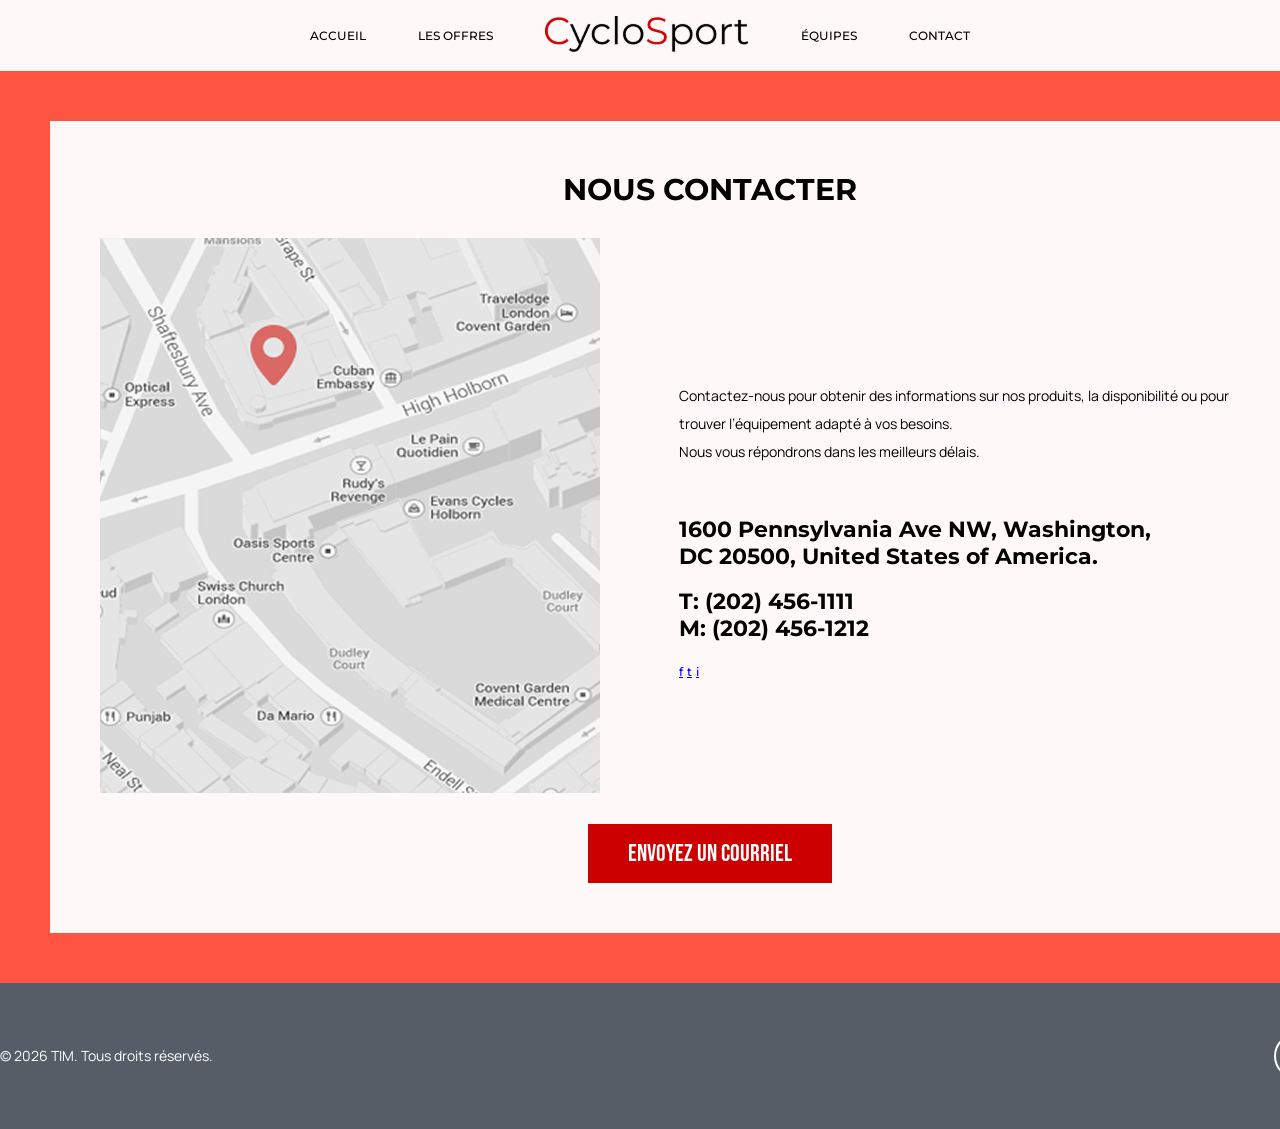
==== fiche-article.html @ f822d0f7 "éléments présents dans toutes les pages" ====
<!DOCTYPE html>
<html lang="fr">
<head>
    <meta charset="UTF-8">
    <meta name="viewport" content="width=device-width, initial-scale=1.0">
    <title>Fiche d'un article</title>

    <link rel="preconnect" href="https://fonts.googleapis.com">
    
    <link rel="preconnect" href="https://fonts.gstatic.com" crossorigin>
    
    <link href="https://fonts.googleapis.com/css2?family=Bebas+Neue&family=Manrope:wght@200..800&family=Montserrat:ital,wght@0,100..900;1,100..900&display=swap" rel="stylesheet">

    <link rel="stylesheet" href="https://fonts.googleapis.com/css2?family=Material+Symbols+Outlined:opsz,wght,FILL,GRAD@20..48,100..700,0..1,-50..200" />

    <!-- CSS -->
    <link rel="stylesheet" href="css/normalize.css">
    <link rel="stylesheet" href="css/styles.css">

</head>
<body>
    <header id="top">
        <nav>
            <ul>
                <li><a href="#">ACCUEIL</a></li>
                <li><a href="#">LES OFFRES</a></li>
                <a href="/index.html"><img src="images/CycloSportversionImg.png" alt="Logo CycloSport"></a>
                <li><a href="#">ÉQUIPES</a></li>
                <li><a href="#">CONTACT</a></li>
            </ul>
        </nav>
    </header>



    <section class="contact" id="contact">
            <div class="wrapper">
                <div class="contenu">
                    <h2>NOUS CONTACTER</h2>
                    <div class="map">
                        <img src="images/map.png" alt="localisation du magasin">
                        <div class="informations">
                            <p>Contactez-nous pour obtenir des informations sur nos produits, la disponibilité ou pour trouver l’équipement adapté à vos besoins.<br>Nous vous répondrons dans les meilleurs délais.</p>
                            <div class="localisation">
                                <h3>1600 Pennsylvania Ave NW, Washington,<br>DC 20500, United States of America.</h3>
                                <br>
                                <h3>T: (202) 456-1111</h3>
                                <h3>M: (202) 456-1212</h3>
                            </div>
                            <div class="reseaux sociaux">
                                <a href="#">f</a>
                                <a href="#">t</a>
                                <a href="#">i</a>
                            </div>
                        </div>
                    </div>
                    <a href="mailto:bryanvarao@gmail.com" class="btn">Envoyez un courriel</a>
                </div>
            </div>
    </section>

    <footer>
        <div class="wrapper">
            <div class="footer">
                <p>© 2026 TIM. Tous droits réservés.</p>
                    <a href="#top" id="button"><span class="icon material-symbols-outlined">north</span></a>
                    
            </div>        
        </div>
    </footer>
</body>
</html>
---- css/styles.css ----
/*------------------------------------------------------------------------------
   Generique
------------------------------------------------------------------------------*/
html {
  box-sizing: border-box;
}

*,
*:before,
*:after {
  box-sizing: inherit;
}

/*------------------------------------------------------------------------------
   Mise en page
------------------------------------------------------------------------------*/
.wrapper{
    width: 1320px;
    margin: 0 auto;
    padding: 50px 0;
}
/*------------------------------------------------------------------------------
   Base
------------------------------------------------------------------------------*/
html{
    scroll-behavior: smooth;
}

body{
    background-color: #FFF8F8;
    text-align: center;
    margin: 0;
    padding: 0;
}
section p:first-of-type{
    max-width: 560px;
    margin: 0 auto;
    padding: 30px 0;
}

.header .wrapper{
    background-color: #B7B7B7;
}

.hero{
    background: url("../images/HERO.png") center / cover no-repeat;
    height: 100vh;
    width: 100vw;
    position: relative;
}

.equipe{
    background-color: #FF5441;
}

.contact{
    background-color: #FF5441;
    padding: 50px;
}

footer{
    background-color: #565D67;
}

h2{
    font: 700 1.875rem "Montserrat", sans-serif;
    margin: 0;
}

h3{
    font: 700 1.375rem "Montserrat", sans-serif;
    margin: 0;
}

h4{
    font: 300 1.875rem "Montserrat", sans-serif;
    margin: 0;
    padding-bottom: 10px;
    
}

a{
    font: 500 0.75rem "Montserrat", sans-serif;
}

p{
    font: 400 0.875rem/28px "Manrope", sans-serif;
    margin: 0;
    padding: 0;
}



/*------------------------------------------------------------------------------
   Elements
------------------------------------------------------------------------------*/
/* Header */
nav{
    max-width: 712px;
    margin: 0 auto;
}
ul{
    display: flex;
    justify-content: space-around;
    align-items: center;
    padding: 0;
}

li{
    list-style: none;
}

li a{
    text-decoration: none;
    color: #000;
}

li a:hover{
    color: #CC0000;
    font-size: 0.875rem;
}

/* Hero */
.hero article{
    padding: 30px;
    background-color: #2C2C2C;
    max-width: 560px;
    color: #fff;
    position: absolute;
    bottom: 60px;
    right: 60px;
    text-align: start;
}

/* Inscription */
.inscription .column{
    display: flex;
    flex-direction: column;
    justify-content: space-between;
    gap: 40px;
}

.inscription .special{
    padding: 10px 30px;
    font-size: 1.125rem;
    max-width: 150px;
    align-self: center;
}

.inscription .column p{
    max-width: 640px;
}

/* Equipe */
.equipe .flex{
    display: flex;
    gap: 115px;
}

.equipe .profil{
    height: 480px;
    display: flex;
    flex-direction: column;
    justify-content: space-between;
}
.equipe .profil img{
    max-height: 360px;
}

.equipe .profil > p{
    padding: 0;
}

/* Produit */
.produits ul{
    max-width: 420px;
    justify-content: space-between;
}
.produits ul a{
 color: #fff;
}

.produits .grid{
    display: grid;
    grid-template-columns: 1fr 1fr 1fr 1fr;
    gap: 20px 70px;
}

.produits .cart{
    display: flex;
    flex-direction: column;
    gap: 12px;
    padding: 10px;

    border: 1px solid #000;
    border-radius: 30px;
}

.produits .cart img{
    background-color: rgba(166, 161, 161, 0.20);
    border-radius: inherit;
}
/* essayer de voir avec la prof comment régler ça car déjà une bordure donc impossible de régler bordure d'avance sur le cart avant hover*/
.produits .cart:hover{
    border-top: 20px solid #000;
    border-right:6px solid #000;
    border-left: 6px solid #000;
    border-bottom: 3px solid #000;
}

.produits .special{
    font-size: 1.125rem;
    padding: 10px 30px;
    align-self: center;
}

/* essayer de voir avec la prof comment régler ça */
.produits .grid :last-child{
    justify-self: center;
}

/* Contact */
.contact .wrapper{
    background-color: #FFF8F8;
    padding: 50px;
}
.contenu{
    display: flex;
    flex-direction: column;
    gap: 30px;
}

.map{
    display: flex;
    gap: 79px;
    align-items: center;
}

.informations{
    display: flex;
    flex-direction: column;
    gap: 20px;
    text-align: start;
}
.map .informations p{
    margin: 0;
}

.contact .btn{
    padding: 15px 40px;
    margin: auto;
    font-size: 1.5rem;
}

/* Footer */
.footer{
    display: flex;
    justify-content: space-between;
    align-items: center;
    color: #fff;
}

#button .icon{
    color: #fff;
    border: 2px solid #fff;
    border-radius: 50%;
    font-size: 2rem;
    padding: 5px;
}
/*------------------------------------------------------------------------------
    Components
------------------------------------------------------------------------------*/
.btn{
    font: 400 0.75rem "Bebas Neue", sans-serif;
    background-color: #CC0000;
    border-color: #EA6060;
    color: #fff;
    padding: 5px 10px;
    text-decoration: none;
}

.btn:hover{
    background-color: #fff;
    border:1px solid #CC0000;
    color: #CC0000;
}
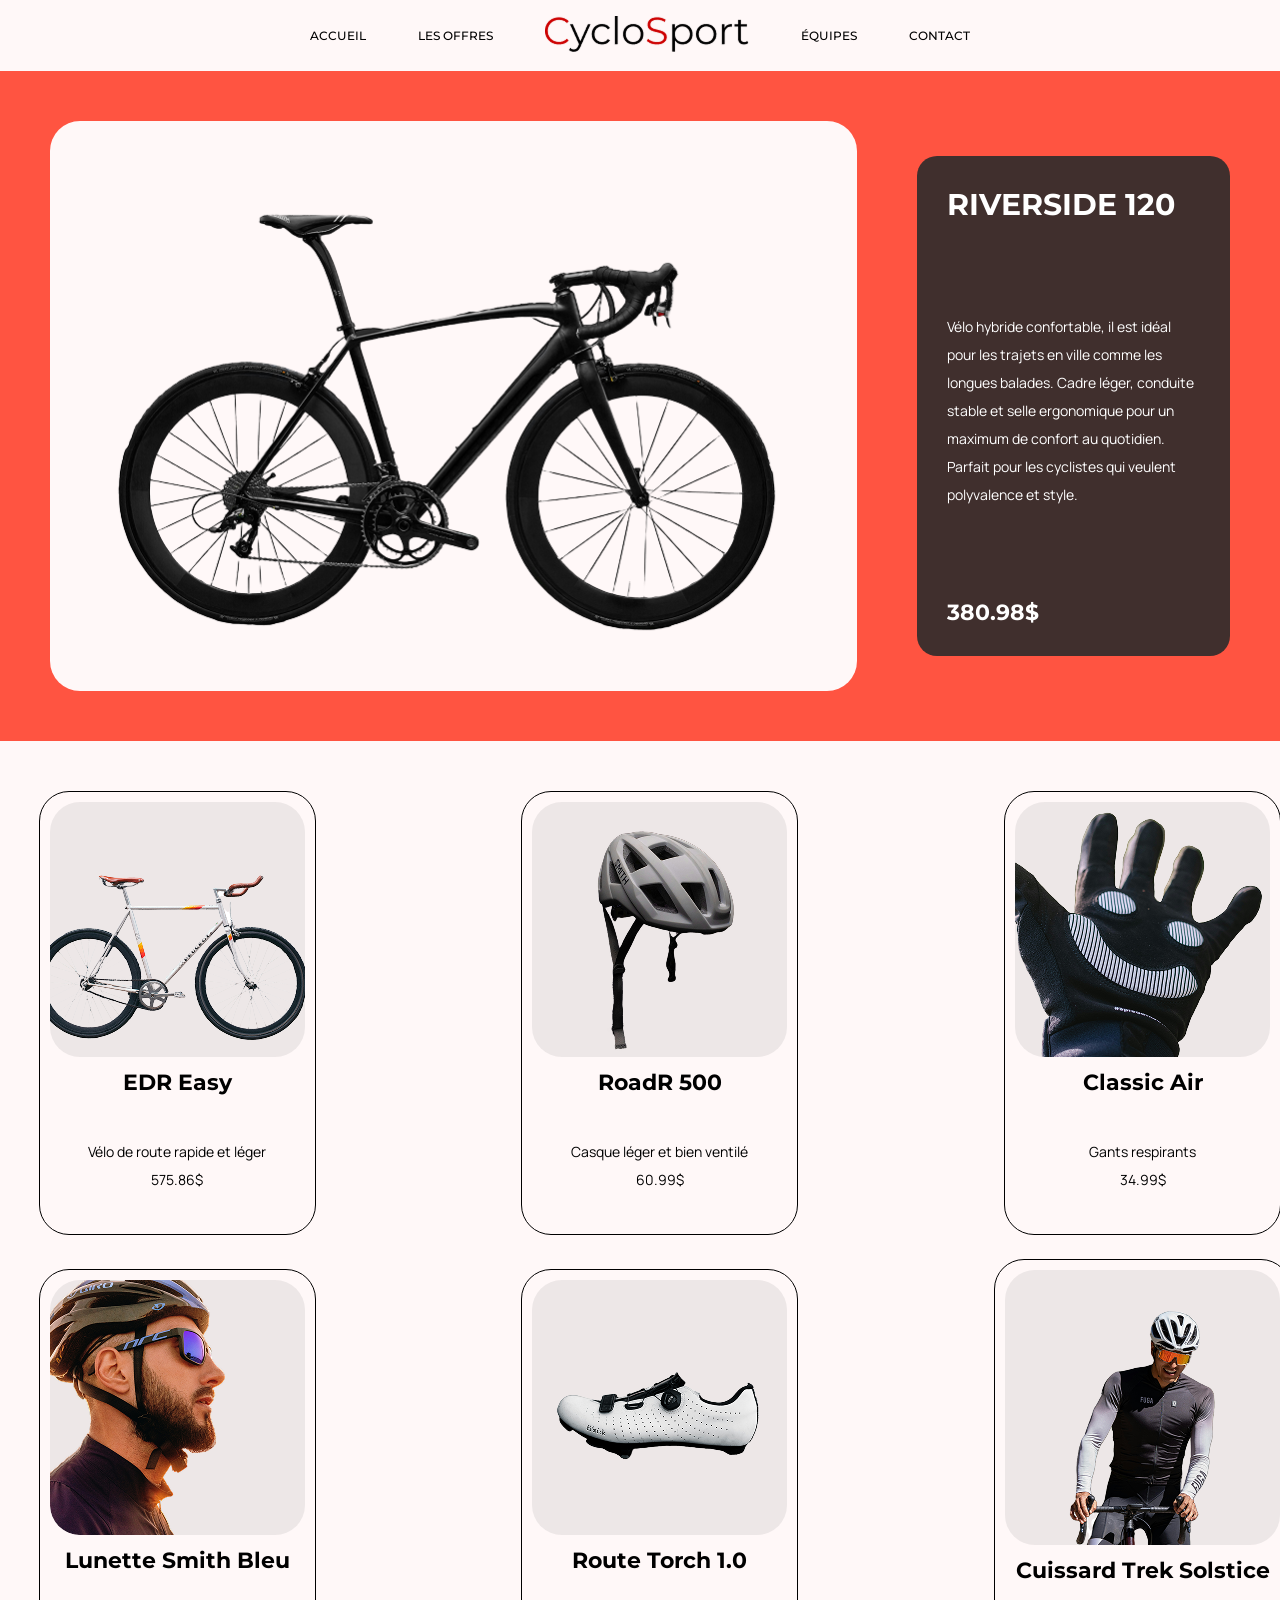
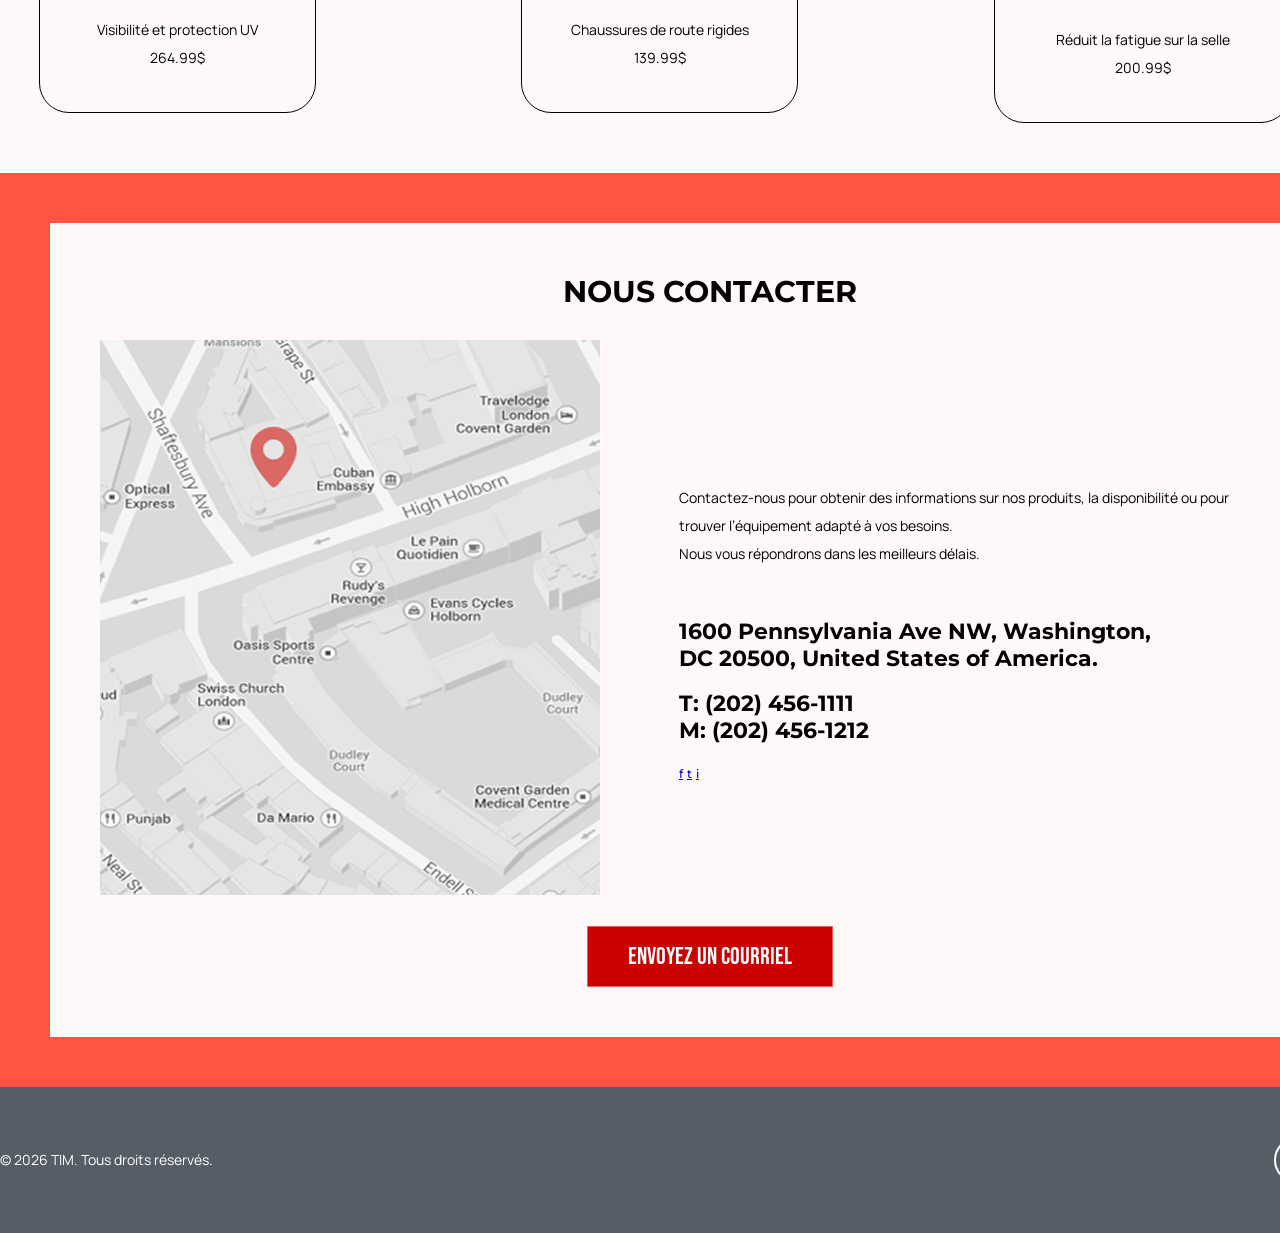
==== commit e84e021b: "finitions des 2 autres page html" ====
--- a/fiche-article.html
+++ b/fiche-article.html
@@ -31,6 +31,60 @@
         </nav>
     </header>
 
+    <section class="vedette">
+        <div class=".wrapper">
+            <div  class="produit">
+                <img src="images/PRoduitVelo.png" alt="image du velo Riverside120">
+                <div class="affichage">
+                    <h2>Riverside 120</h2>
+                    <p>Vélo hybride confortable, il est idéal pour les trajets en ville comme les longues balades. Cadre léger, conduite stable et selle ergonomique pour un maximum de confort au quotidien. Parfait pour les cyclistes qui veulent polyvalence et style.</p>
+                    <h3>380.98$</h3>
+                </div>
+            </div>
+        </div>
+    </section>
+
+    <section class="fiche">
+        <div class="wrapper">
+            <div class="grid">
+                <div class="cart">
+                    <img src="images/EDREasy.png" alt="image du velo EDREasy">
+                    <h3>EDR Easy</h3>
+                    <p>Vélo de route rapide et léger<br>575.86$</p>
+                </div>
+
+                <div class="cart">
+                    <img src="images/RoadR500.png" alt="image du casque RoadR500">
+                    <h3>RoadR 500</h3>
+                    <p>Casque léger et bien ventilé<br>60.99$</p>
+                </div>
+
+                <div class="cart">
+                    <img src="images/ClassicAir.png" alt="image du paire de gants ClassicAir">
+                    <h3>Classic Air</h3>
+                    <p>Gants respirants<br>34.99$</p>
+                </div>
+
+                <div class="cart">
+                    <img src="images/LunetteSmithBleu.png" alt="image du paire de lunette Smith bleu">
+                    <h3>Lunette Smith Bleu</h3>
+                    <p>Visibilité et protection UV<br>264.99$</p>
+                </div>
+
+                <div class="cart">
+                    <img src="images/RouteTorch1.0.png" alt="image du soulier RouteTorch1.0">
+                    <h3>Route Torch 1.0</h3>
+                    <p>Chaussures de route rigides<br>139.99$</p>
+                </div>
+
+                <div class="cart">
+                    <img src="images/CuissardTrekSolstice.png" alt="image du Cuissard Trek Solstice">
+                    <h3>Cuissard Trek Solstice</h3>
+                    <p> Réduit la fatigue sur la selle<br>200.99$</p>
+                </div>
+            </div>
+        </div>
+    </section>
 
 
     <section class="contact" id="contact">
--- a/css/styles.css
+++ b/css/styles.css
@@ -65,6 +65,7 @@
 h2{
     font: 700 1.875rem "Montserrat", sans-serif;
     margin: 0;
+    text-transform: uppercase;
 }
 
 h3{
@@ -89,11 +90,10 @@
     padding: 0;
 }
 
-
-
 /*------------------------------------------------------------------------------
    Elements
 ------------------------------------------------------------------------------*/
+
 /* Header */
 nav{
     max-width: 712px;
@@ -111,14 +111,76 @@
 }
 
 li a{
+    display: inline-block;
     text-decoration: none;
     color: #000;
+    transition: 0.2 ease;
 }
 
 li a:hover{
     color: #CC0000;
-    font-size: 0.875rem;
-}
+    transform: scale(1.1);
+}
+
+/* Contact */
+.contact .wrapper{
+    background-color: #FFF8F8;
+    padding: 50px;
+}
+.contenu{
+    display: flex;
+    flex-direction: column;
+    gap: 30px;
+}
+
+.map{
+    display: flex;
+    gap: 79px;
+    align-items: center;
+}
+
+.informations{
+    display: flex;
+    flex-direction: column;
+    gap: 20px;
+    text-align: start;
+}
+.map .informations p{
+    margin: 0;
+}
+
+.contact .btn{
+    padding: 15px 40px;
+    margin: auto;
+    font-size: 1.5rem;
+}
+
+/* Footer */
+.footer{
+    display: flex;
+    justify-content: space-between;
+    align-items: center;
+    color: #fff;
+}
+
+#button .icon{
+    color: #fff;
+    border: 2px solid #fff;
+    border-radius: 50%;
+    font-size: 2rem;
+    padding: 5px;
+    /* Trouver sur internet */
+    transition: 0.2 ease;
+}
+
+
+#button .icon:hover{
+    /* Trouver sur internet */
+    transform: scale(1.1);
+}
+
+
+/* Page d'acceuil */
 
 /* Hero */
 .hero article{
@@ -186,26 +248,28 @@
     gap: 20px 70px;
 }
 
-.produits .cart{
+.cart{
     display: flex;
     flex-direction: column;
     gap: 12px;
     padding: 10px;
-
     border: 1px solid #000;
     border-radius: 30px;
-}
-
-.produits .cart img{
+    margin: auto;
+}
+
+.cart img{
     background-color: rgba(166, 161, 161, 0.20);
     border-radius: inherit;
 }
 /* essayer de voir avec la prof comment régler ça car déjà une bordure donc impossible de régler bordure d'avance sur le cart avant hover*/
-.produits .cart:hover{
+.cart:hover{
     border-top: 20px solid #000;
     border-right:6px solid #000;
     border-left: 6px solid #000;
     border-bottom: 3px solid #000;
+    cursor: pointer;
+    margin: auto;
 }
 
 .produits .special{
@@ -219,53 +283,77 @@
     justify-self: center;
 }
 
-/* Contact */
-.contact .wrapper{
+
+/* Page d'article */
+
+.vedette{
+    background-color: #FF5441;
+}
+
+.produit{
+    display: flex;
+    gap: 60px;
+    justify-content: center;
+    align-items: center;
+    padding: 50px;
+}
+
+.produit img{
+    height: 570px;
     background-color: #FFF8F8;
-    padding: 50px;
-}
-.contenu{
-    display: flex;
-    flex-direction: column;
-    gap: 30px;
-}
-
-.map{
-    display: flex;
-    gap: 79px;
-    align-items: center;
-}
-
-.informations{
-    display: flex;
-    flex-direction: column;
+    border-radius: 30px;
+}
+
+.affichage{
+    display: flex;
+    flex-direction: column;
+    gap: 60px;
+    justify-content: space-between;
+    align-items: baseline;
+    text-align: start;
+    background: rgba(44, 44, 44, 0.90);
+    border-radius: 20px;
+    padding: 30px;
+    color: #fff;
+}
+
+.fiche .grid{
+    display: grid;
+    grid-template-columns: 1fr 1fr 1fr;
+    gap: 24px 128px;
+}
+
+
+/* Page produit*/
+
+/* Hero*/
+.vedette .liste{
+    display: flex;
+    flex-direction: column;
+    gap: 60px;
+    align-items: baseline;
+    justify-content: space-between;
+    padding: 0;
+}
+
+.vedette .liste img{
+    height: 100vh;
+}
+
+.details{
+    background-color: #D9D9D9;
+}
+
+.details .renseignements{
+    display: flex;
+    flex-direction: column;
+    align-items: baseline;
     gap: 20px;
     text-align: start;
 }
-.map .informations p{
-    margin: 0;
-}
-
-.contact .btn{
-    padding: 15px 40px;
-    margin: auto;
-    font-size: 1.5rem;
-}
-
-/* Footer */
-.footer{
-    display: flex;
-    justify-content: space-between;
-    align-items: center;
-    color: #fff;
-}
-
-#button .icon{
-    color: #fff;
-    border: 2px solid #fff;
-    border-radius: 50%;
-    font-size: 2rem;
-    padding: 5px;
+
+.details .renseignements .precision p{
+    
 }
 /*------------------------------------------------------------------------------
     Components
@@ -273,7 +361,7 @@
 .btn{
     font: 400 0.75rem "Bebas Neue", sans-serif;
     background-color: #CC0000;
-    border-color: #EA6060;
+    border: 1px solid #EA6060;
     color: #fff;
     padding: 5px 10px;
     text-decoration: none;
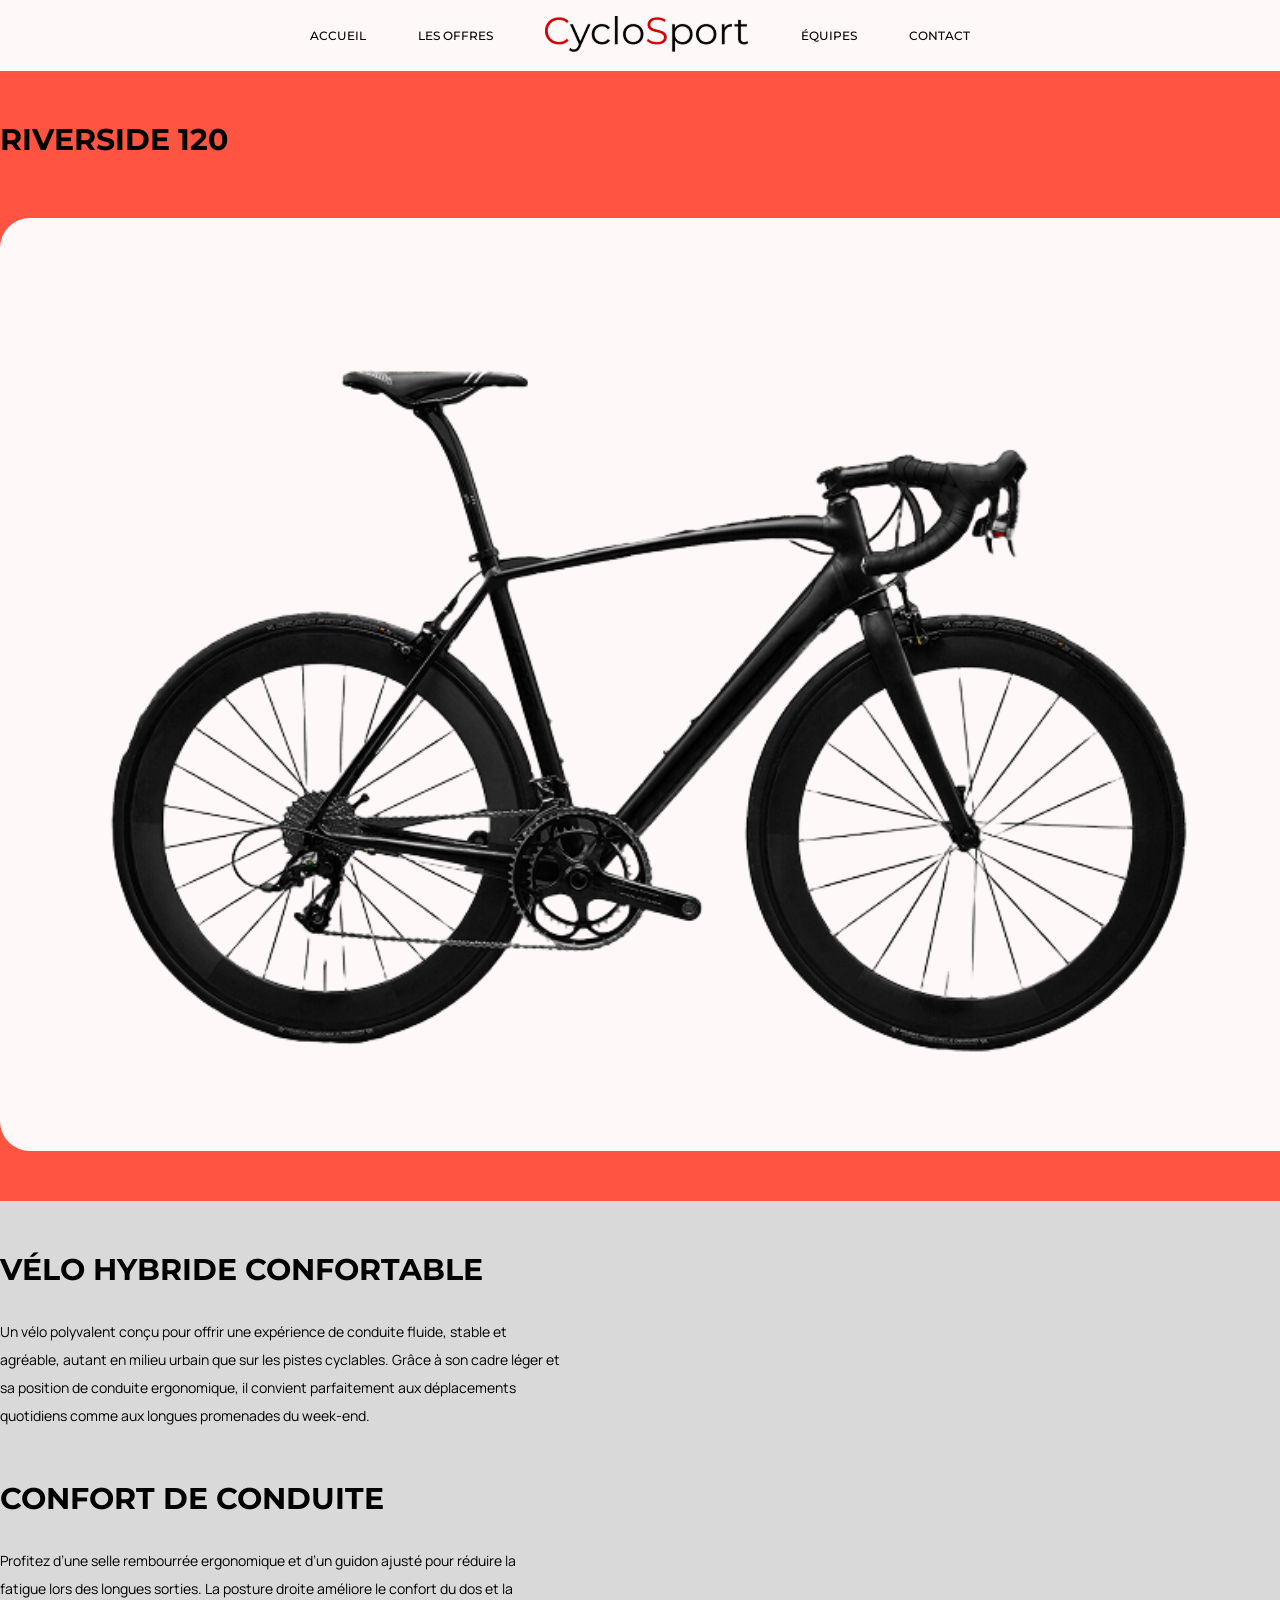
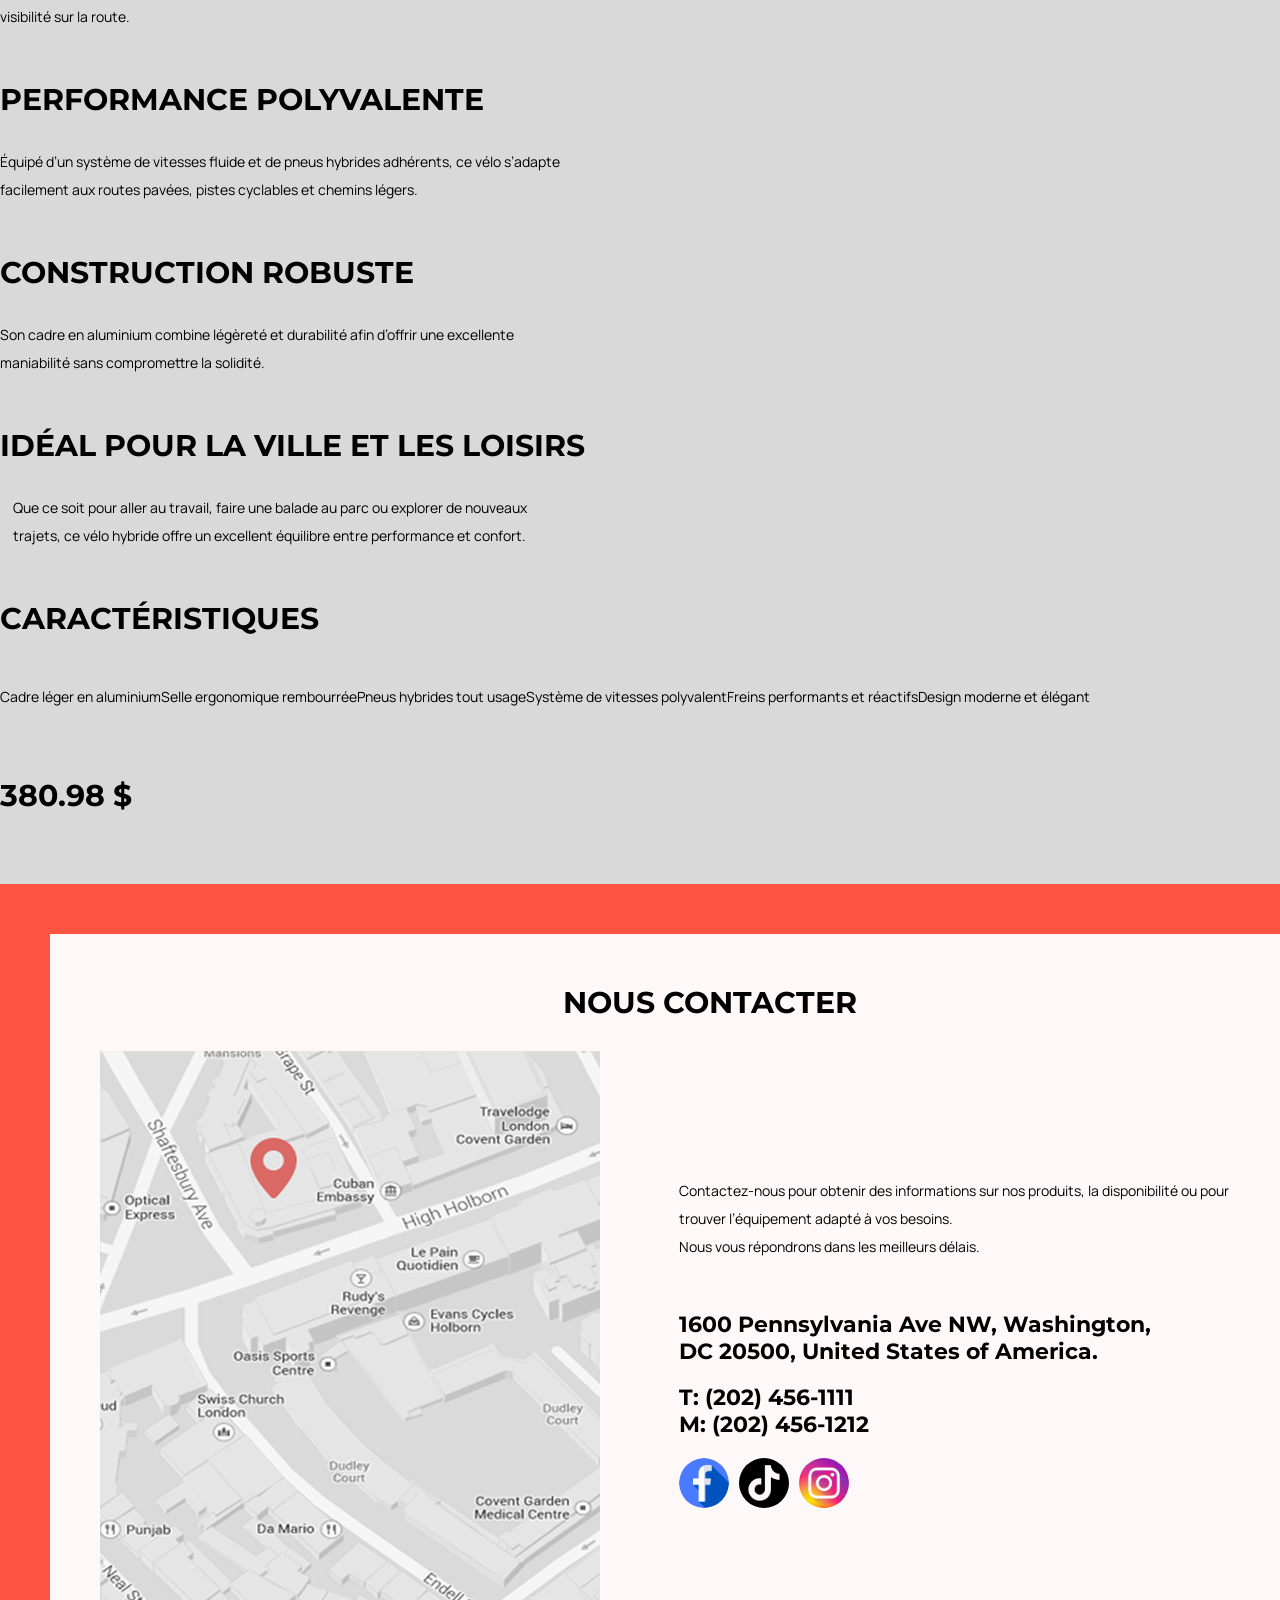
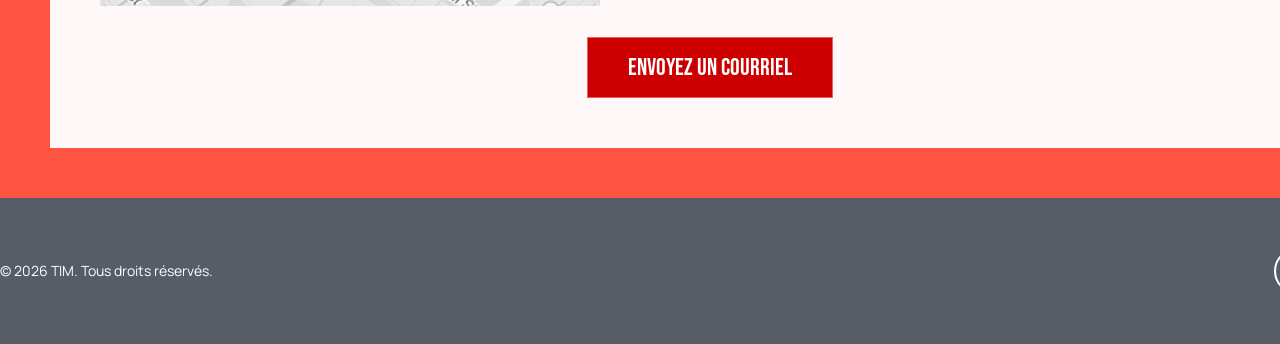
==== commit 7eb15801: "java presque finis" ====
--- a/fiche-article.html
+++ b/fiche-article.html
@@ -3,7 +3,7 @@
 <head>
     <meta charset="UTF-8">
     <meta name="viewport" content="width=device-width, initial-scale=1.0">
-    <title>Fiche d'un article</title>
+    <title>Page des produits</title>
 
     <link rel="preconnect" href="https://fonts.googleapis.com">
     
@@ -18,75 +18,74 @@
     <link rel="stylesheet" href="css/styles.css">
 
 </head>
-<body>
+<body class="affiche">
     <header id="top">
         <nav>
             <ul>
-                <li><a href="#">ACCUEIL</a></li>
-                <li><a href="#">LES OFFRES</a></li>
+                <li><a href="/index.html">ACCUEIL</a></li>
+                <li><a href="/liste-articles.html">LES OFFRES</a></li>
                 <a href="/index.html"><img src="images/CycloSportversionImg.png" alt="Logo CycloSport"></a>
-                <li><a href="#">ÉQUIPES</a></li>
-                <li><a href="#">CONTACT</a></li>
+                <li><a href="/index.html#equipe">ÉQUIPES</a></li>
+                <li><a href="/index.html#contact">CONTACT</a></li>
             </ul>
         </nav>
     </header>
 
     <section class="vedette">
-        <div class=".wrapper">
-            <div  class="produit">
-                <img src="images/PRoduitVelo.png" alt="image du velo Riverside120">
-                <div class="affichage">
-                    <h2>Riverside 120</h2>
-                    <p>Vélo hybride confortable, il est idéal pour les trajets en ville comme les longues balades. Cadre léger, conduite stable et selle ergonomique pour un maximum de confort au quotidien. Parfait pour les cyclistes qui veulent polyvalence et style.</p>
-                    <h3>380.98$</h3>
-                </div>
+        <div class="wrapper">
+            <div class="liste produit">
+                <h2>Riverside 120</h2>
+                <a href=""><img src="images/PRoduitVelo.png" alt="image du velo Riverside120"></a>
             </div>
         </div>
     </section>
 
-    <section class="fiche">
+    <section class="details">
         <div class="wrapper">
-            <div class="grid">
-                <div class="cart">
-                    <img src="images/EDREasy.png" alt="image du velo EDREasy">
-                    <h3>EDR Easy</h3>
-                    <p>Vélo de route rapide et léger<br>575.86$</p>
+            <div class="renseignements">
+                <div class="precision">
+                    <h2>Vélo hybride confortable</h2>
+                    <p>Un vélo polyvalent conçu pour offrir une expérience de conduite fluide, stable et agréable, autant en milieu urbain que sur les pistes cyclables. Grâce à son cadre léger et sa position de conduite ergonomique, il convient parfaitement aux déplacements quotidiens comme aux longues promenades du week-end.</p>
                 </div>
 
-                <div class="cart">
-                    <img src="images/RoadR500.png" alt="image du casque RoadR500">
-                    <h3>RoadR 500</h3>
-                    <p>Casque léger et bien ventilé<br>60.99$</p>
+                <div class="precision">
+                    <h2>Confort de conduite</h2>
+                    <p>Profitez d’une selle rembourrée ergonomique et d’un guidon ajusté pour réduire la fatigue lors des longues sorties. La posture droite améliore le confort du dos et la visibilité sur la route.</p>
                 </div>
 
-                <div class="cart">
-                    <img src="images/ClassicAir.png" alt="image du paire de gants ClassicAir">
-                    <h3>Classic Air</h3>
-                    <p>Gants respirants<br>34.99$</p>
+                <div class="precision">
+                    <h2>Performance polyvalente</h2>
+                    <p>Équipé d’un système de vitesses fluide et de pneus hybrides adhérents, ce vélo s’adapte facilement aux routes pavées, pistes cyclables et chemins légers.</p>
                 </div>
 
-                <div class="cart">
-                    <img src="images/LunetteSmithBleu.png" alt="image du paire de lunette Smith bleu">
-                    <h3>Lunette Smith Bleu</h3>
-                    <p>Visibilité et protection UV<br>264.99$</p>
+                <div class="precision">
+                    <h2>Construction robuste</h2>
+                    <p>Son cadre en aluminium combine légèreté et durabilité afin d’offrir une excellente maniabilité sans compromettre la solidité.</p>
                 </div>
 
-                <div class="cart">
-                    <img src="images/RouteTorch1.0.png" alt="image du soulier RouteTorch1.0">
-                    <h3>Route Torch 1.0</h3>
-                    <p>Chaussures de route rigides<br>139.99$</p>
+                <div class="precision">
+                    <h2>Idéal pour la ville et les loisirs</h2>
+                    <p>Que ce soit pour aller au travail, faire une balade au parc ou explorer de nouveaux trajets, ce vélo hybride offre un excellent équilibre entre performance et confort.</p>
                 </div>
 
-                <div class="cart">
-                    <img src="images/CuissardTrekSolstice.png" alt="image du Cuissard Trek Solstice">
-                    <h3>Cuissard Trek Solstice</h3>
-                    <p> Réduit la fatigue sur la selle<br>200.99$</p>
+                <div class="points">
+                    <h2>Caractéristiques</h2>
+                    <ul>
+                        <li><p> Cadre léger en aluminium</p></li>
+                        <li><p> Selle ergonomique rembourrée</p></li>
+                        <li><p> Pneus hybrides tout usage</p></li>
+                        <li><p> Système de vitesses polyvalent</p></li>
+                        <li><p> Freins performants et réactifs</p></li>
+                        <li><p> Design moderne et élégant</p></li>
+                    </ul>
                 </div>
-            </div>
+                <h2>380.98 $</h2>
+                <div class="lien">
+                    <a href="https://www.giant-bicycles.com/fr-ca" target="_blank"></a>
+                </div>
+            </div> 
         </div>
     </section>
-
-
     <section class="contact" id="contact">
             <div class="wrapper">
                 <div class="contenu">
@@ -102,9 +101,9 @@
                                 <h3>M: (202) 456-1212</h3>
                             </div>
                             <div class="reseaux sociaux">
-                                <a href="#">f</a>
-                                <a href="#">t</a>
-                                <a href="#">i</a>
+                                <a href="https://www.facebook.com/marketplace/montreal/bicycles/?locale=fr_CA" target="_blank"><img src="images/Facebook.png" alt="Lien vers notre Facebook"></a>
+                                <a href="https://www.instagram.com/primeauvelo/" target="_blank"><img src="images/Tiktok.png" alt="Lien vers notre Tiktok"></a>
+                                <a href="https://www.tiktok.com/@vente.velo" target="_blank"><img src="images/Instagram.png" alt="Lien vers notre Instagram"></a>
                             </div>
                         </div>
                     </div>
@@ -112,7 +111,7 @@
                 </div>
             </div>
     </section>
-
+    
     <footer>
         <div class="wrapper">
             <div class="footer">
--- a/css/styles.css
+++ b/css/styles.css
@@ -45,7 +45,7 @@
 .hero{
     background: url("../images/HERO.png") center / cover no-repeat;
     height: 100vh;
-    width: 100vw;
+    width: 100%;
     position: relative;
 }
 
@@ -93,6 +93,7 @@
 /*------------------------------------------------------------------------------
    Elements
 ------------------------------------------------------------------------------*/
+/* Présent dans toutes les pages */
 
 /* Header */
 nav{
@@ -122,6 +123,8 @@
     transform: scale(1.1);
 }
 
+
+
 /* Contact */
 .contact .wrapper{
     background-color: #FFF8F8;
@@ -153,6 +156,21 @@
     padding: 15px 40px;
     margin: auto;
     font-size: 1.5rem;
+    border: 1px solid #EA6060;
+}
+
+
+
+/* Réseaux sociaux*/
+.reseaux{
+    display: flex;
+    gap: 10px;
+    max-width: 170px;
+}
+
+.reseaux a img{
+    width: 100%;
+    border-radius: 50%;
 }
 
 /* Footer */
@@ -180,7 +198,9 @@
 }
 
 
-/* Page d'acceuil */
+
+
+/* Page index.html */
 
 /* Hero */
 .hero article{
@@ -194,6 +214,8 @@
     text-align: start;
 }
 
+
+
 /* Inscription */
 .inscription .column{
     display: flex;
@@ -213,6 +235,8 @@
     max-width: 640px;
 }
 
+
+
 /* Equipe */
 .equipe .flex{
     display: flex;
@@ -232,6 +256,8 @@
 .equipe .profil > p{
     padding: 0;
 }
+
+
 
 /* Produit */
 .produits ul{
@@ -248,6 +274,10 @@
     gap: 20px 70px;
 }
 
+.grid a{
+    text-decoration: none;
+    color: #000;
+}
 .cart{
     display: flex;
     flex-direction: column;
@@ -255,7 +285,6 @@
     padding: 10px;
     border: 1px solid #000;
     border-radius: 30px;
-    margin: auto;
 }
 
 .cart img{
@@ -269,22 +298,26 @@
     border-left: 6px solid #000;
     border-bottom: 3px solid #000;
     cursor: pointer;
-    margin: auto;
-}
-
-.produits .special{
+}
+
+.produits .grid .special{
     font-size: 1.125rem;
     padding: 10px 30px;
-    align-self: center;
+    justify-self: center;
+    color: #fff;
+}
+
+.produits .grid .special:hover{
+    color: #CC0000;
 }
 
 /* essayer de voir avec la prof comment régler ça */
-.produits .grid :last-child{
-    justify-self: center;
-}
-
-
-/* Page d'article */
+
+
+
+
+
+/* Page liste-article.html */
 
 .vedette{
     background-color: #FF5441;
@@ -293,13 +326,17 @@
 .produit{
     display: flex;
     gap: 60px;
+    justify-content: space-between;
+    align-items: center;
+    width: 100%;
+}
+
+.produit a{
+    display: flex;
     justify-content: center;
     align-items: center;
-    padding: 50px;
-}
-
-.produit img{
     height: 570px;
+    width: 800px;
     background-color: #FFF8F8;
     border-radius: 30px;
 }
@@ -324,7 +361,9 @@
 }
 
 
-/* Page produit*/
+
+
+/* Page fiche-articles.html*/
 
 /* Hero*/
 .vedette .liste{
@@ -336,8 +375,13 @@
     padding: 0;
 }
 
-.vedette .liste img{
-    height: 100vh;
+.vedette img{
+    width: 100%;
+}
+
+.vedette .liste a{
+    width: 100%;
+    height: 100%;
 }
 
 .details{
@@ -352,7 +396,18 @@
     text-align: start;
 }
 
-.details .renseignements .precision p{
+.details .renseignements .precision:first-of-type p{
+    width: 100%;
+}
+
+
+/* modal conteneur*/
+.personne{
+    display: flex;
+    flex-direction: column;
+    align-items: center;
+    padding: 30px;
+    border-radius: 30px;
     
 }
 /*------------------------------------------------------------------------------
@@ -361,7 +416,7 @@
 .btn{
     font: 400 0.75rem "Bebas Neue", sans-serif;
     background-color: #CC0000;
-    border: 1px solid #EA6060;
+    border: 1px solid transparent;
     color: #fff;
     padding: 5px 10px;
     text-decoration: none;
@@ -372,3 +427,30 @@
     border:1px solid #CC0000;
     color: #CC0000;
 }
+
+
+.modal{
+    position: fixed;
+    top: 0;
+    left: 0;
+
+    width: 100%;
+    height: 100vh;
+
+    padding: 50px;
+
+    z-index: 999;
+    background-color: rgba(0, 0, 0, 0.8);
+
+    display:none;
+    justify-content: center;
+    align-items: center;
+}
+
+.modal .ajout{
+    max-width: 80%;
+}
+
+.modal.visible{
+    display: flex;
+}
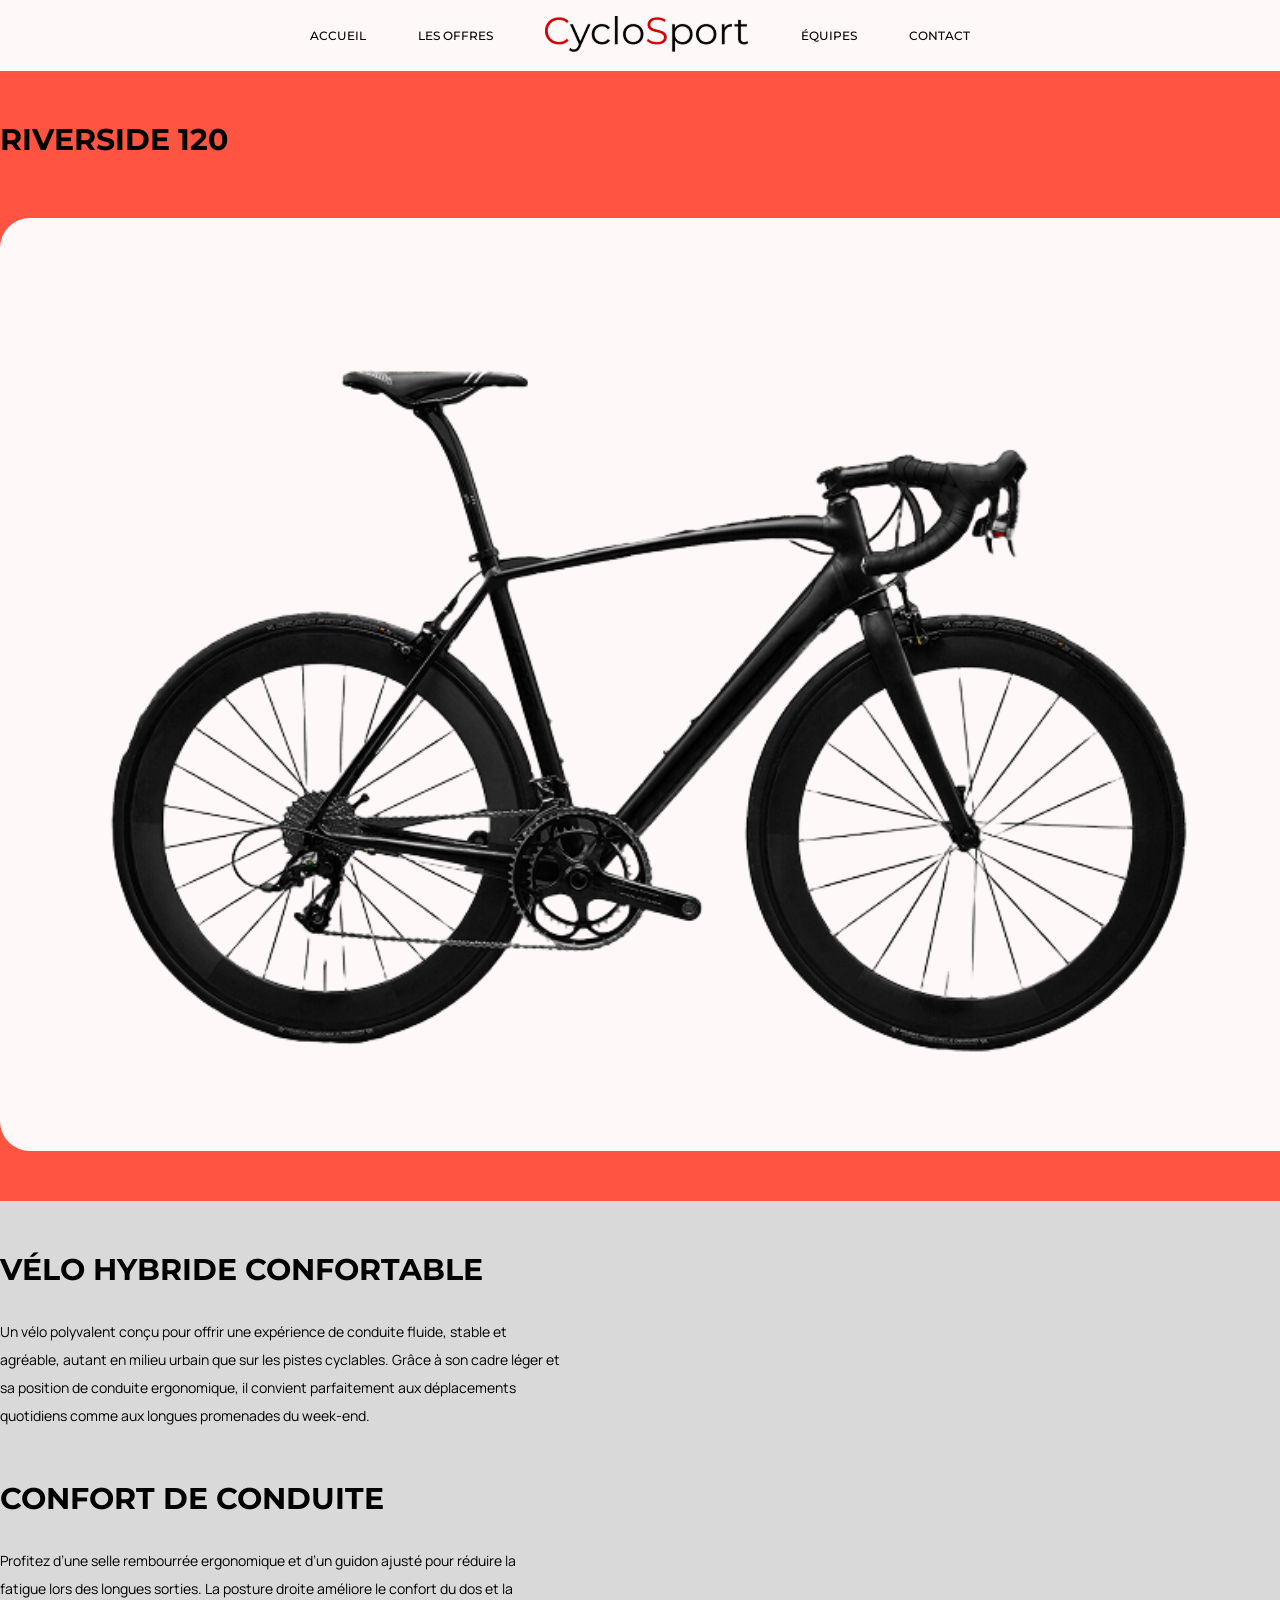
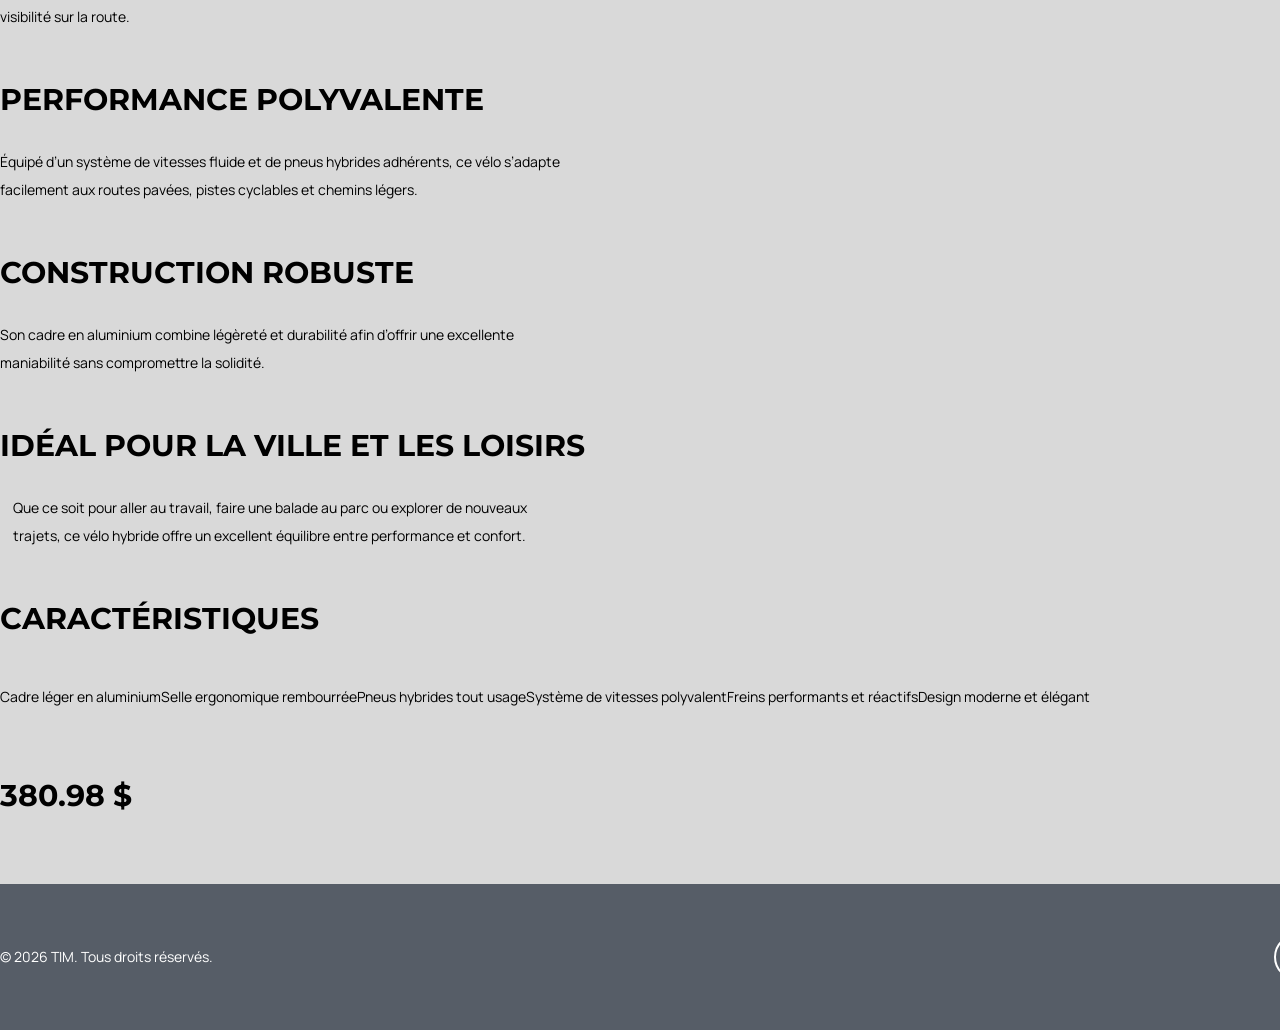
==== commit 1436da33: "update" ====
--- a/fiche-article.html
+++ b/fiche-article.html
@@ -86,31 +86,6 @@
             </div> 
         </div>
     </section>
-    <section class="contact" id="contact">
-            <div class="wrapper">
-                <div class="contenu">
-                    <h2>NOUS CONTACTER</h2>
-                    <div class="map">
-                        <img src="images/map.png" alt="localisation du magasin">
-                        <div class="informations">
-                            <p>Contactez-nous pour obtenir des informations sur nos produits, la disponibilité ou pour trouver l’équipement adapté à vos besoins.<br>Nous vous répondrons dans les meilleurs délais.</p>
-                            <div class="localisation">
-                                <h3>1600 Pennsylvania Ave NW, Washington,<br>DC 20500, United States of America.</h3>
-                                <br>
-                                <h3>T: (202) 456-1111</h3>
-                                <h3>M: (202) 456-1212</h3>
-                            </div>
-                            <div class="reseaux sociaux">
-                                <a href="https://www.facebook.com/marketplace/montreal/bicycles/?locale=fr_CA" target="_blank"><img src="images/Facebook.png" alt="Lien vers notre Facebook"></a>
-                                <a href="https://www.instagram.com/primeauvelo/" target="_blank"><img src="images/Tiktok.png" alt="Lien vers notre Tiktok"></a>
-                                <a href="https://www.tiktok.com/@vente.velo" target="_blank"><img src="images/Instagram.png" alt="Lien vers notre Instagram"></a>
-                            </div>
-                        </div>
-                    </div>
-                    <a href="mailto:bryanvarao@gmail.com" class="btn">Envoyez un courriel</a>
-                </div>
-            </div>
-    </section>
     
     <footer>
         <div class="wrapper">
--- a/css/styles.css
+++ b/css/styles.css
@@ -187,13 +187,11 @@
     border-radius: 50%;
     font-size: 2rem;
     padding: 5px;
-    /* Trouver sur internet */
     transition: 0.2 ease;
 }
 
 
 #button .icon:hover{
-    /* Trouver sur internet */
     transform: scale(1.1);
 }
 
@@ -281,26 +279,26 @@
 .cart{
     display: flex;
     flex-direction: column;
+    align-items: center;
+    max-width: fit-content;
     gap: 12px;
     padding: 10px;
-    border: 1px solid #000;
+    outline: 1px solid #000;
     border-radius: 30px;
 }
 
 .cart img{
     background-color: rgba(166, 161, 161, 0.20);
     border-radius: inherit;
+    max-width: 255px;
+    max-height: 255px;
 }
 /* essayer de voir avec la prof comment régler ça car déjà une bordure donc impossible de régler bordure d'avance sur le cart avant hover*/
 .cart:hover{
-    border-top: 20px solid #000;
-    border-right:6px solid #000;
-    border-left: 6px solid #000;
-    border-bottom: 3px solid #000;
-    cursor: pointer;
-}
-
-.produits .grid .special{
+    outline-width: 6px;
+}
+
+.produits .special{
     font-size: 1.125rem;
     padding: 10px 30px;
     justify-self: center;
@@ -309,6 +307,13 @@
 
 .produits .grid .special:hover{
     color: #CC0000;
+}
+
+.dif{
+    display: flex;
+    justify-content: center;
+    align-items: center;
+    height: 60px;
 }
 
 /* essayer de voir avec la prof comment régler ça */
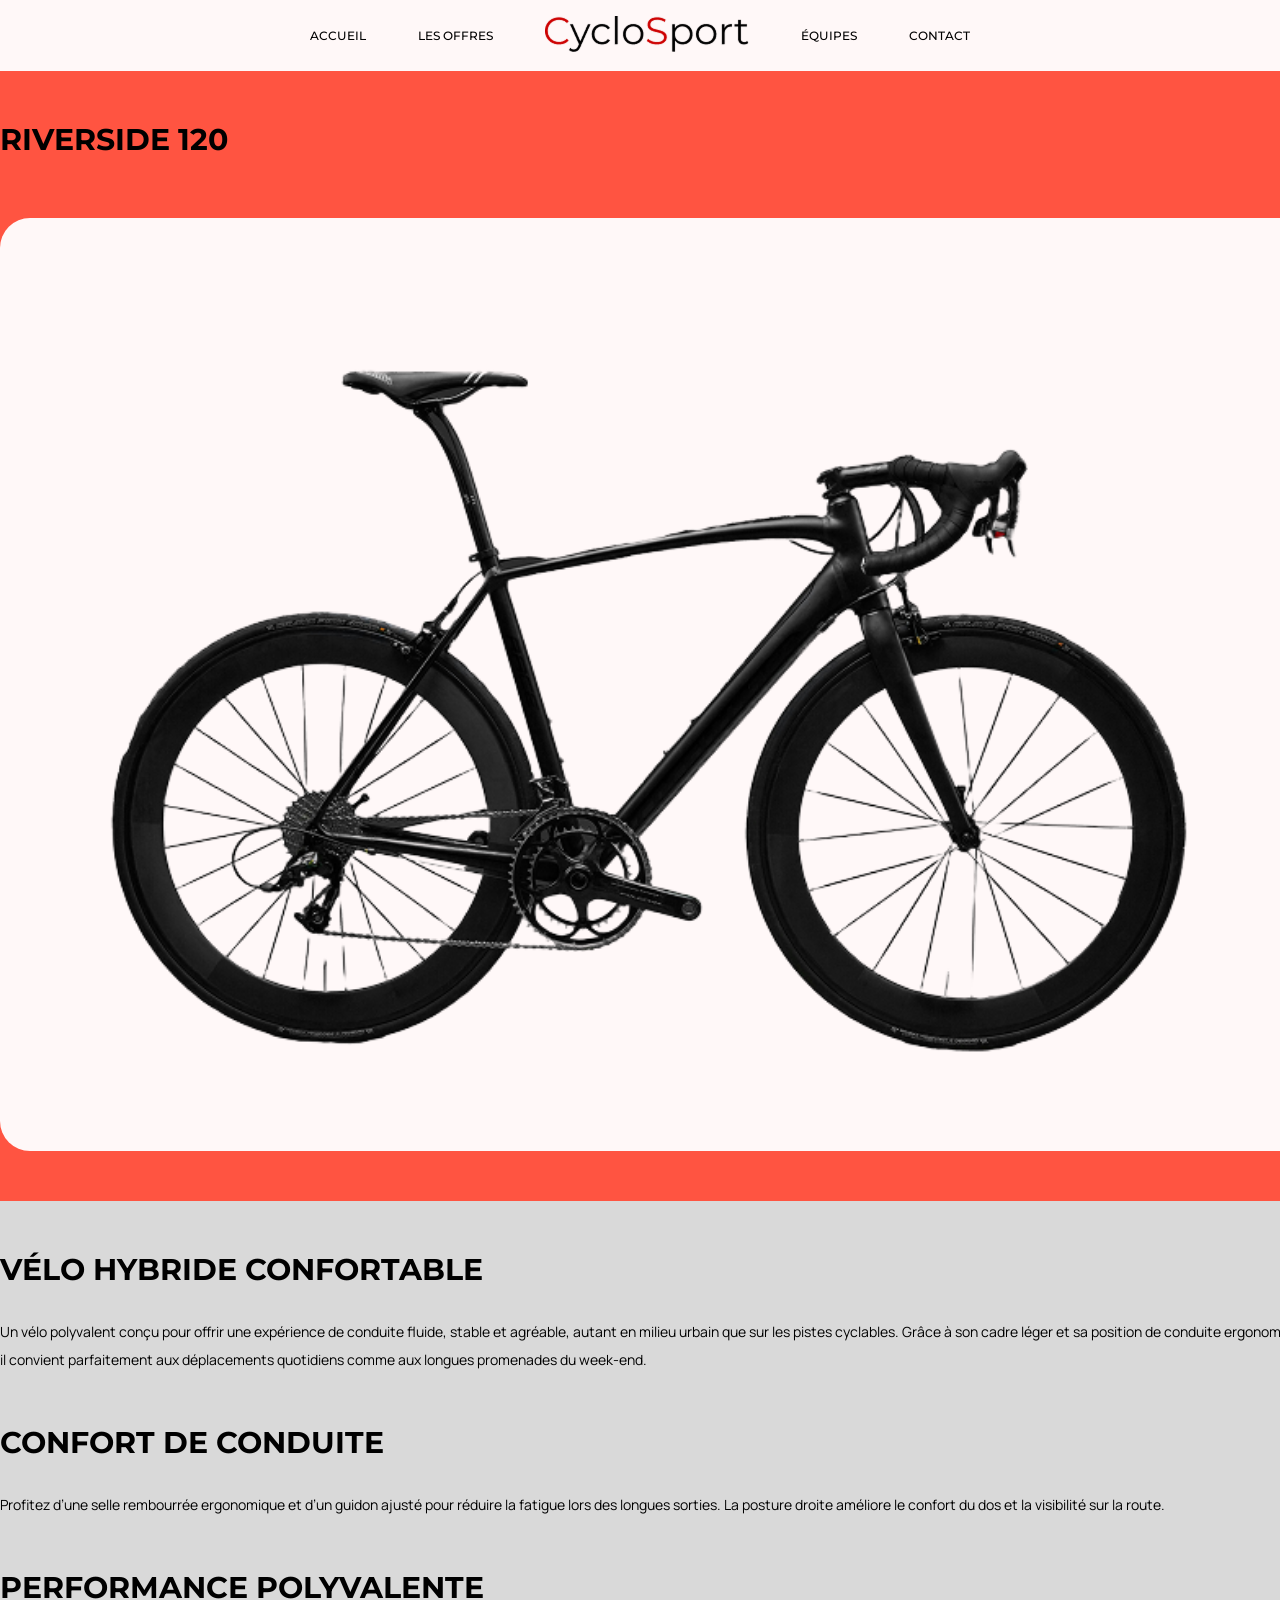
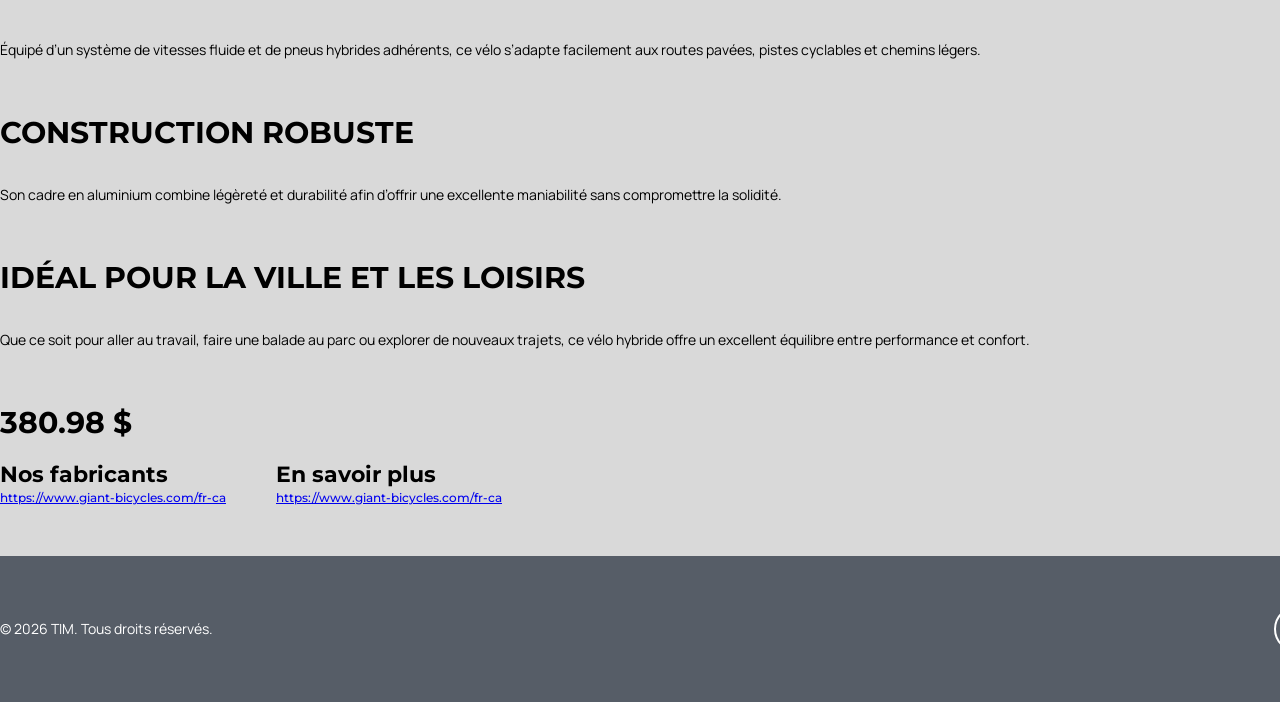
==== commit da9feffe: "update" ====
--- a/fiche-article.html
+++ b/fiche-article.html
@@ -3,7 +3,7 @@
 <head>
     <meta charset="UTF-8">
     <meta name="viewport" content="width=device-width, initial-scale=1.0">
-    <title>Page des produits</title>
+    <title>Fiche d'un article</title>
 
     <link rel="preconnect" href="https://fonts.googleapis.com">
     
@@ -45,43 +45,40 @@
             <div class="renseignements">
                 <div class="precision">
                     <h2>Vélo hybride confortable</h2>
-                    <p>Un vélo polyvalent conçu pour offrir une expérience de conduite fluide, stable et agréable, autant en milieu urbain que sur les pistes cyclables. Grâce à son cadre léger et sa position de conduite ergonomique, il convient parfaitement aux déplacements quotidiens comme aux longues promenades du week-end.</p>
+                    <p class="change">Un vélo polyvalent conçu pour offrir une expérience de conduite fluide, stable et agréable, autant en milieu urbain que sur les pistes cyclables. Grâce à son cadre léger et sa position de conduite ergonomique, il convient parfaitement aux déplacements quotidiens comme aux longues promenades du week-end.</p>
                 </div>
 
                 <div class="precision">
                     <h2>Confort de conduite</h2>
-                    <p>Profitez d’une selle rembourrée ergonomique et d’un guidon ajusté pour réduire la fatigue lors des longues sorties. La posture droite améliore le confort du dos et la visibilité sur la route.</p>
+                    <p class="change">Profitez d’une selle rembourrée ergonomique et d’un guidon ajusté pour réduire la fatigue lors des longues sorties. La posture droite améliore le confort du dos et la visibilité sur la route.</p>
                 </div>
 
                 <div class="precision">
                     <h2>Performance polyvalente</h2>
-                    <p>Équipé d’un système de vitesses fluide et de pneus hybrides adhérents, ce vélo s’adapte facilement aux routes pavées, pistes cyclables et chemins légers.</p>
+                    <p class="change">Équipé d’un système de vitesses fluide et de pneus hybrides adhérents, ce vélo s’adapte facilement aux routes pavées, pistes cyclables et chemins légers.</p>
                 </div>
 
                 <div class="precision">
                     <h2>Construction robuste</h2>
-                    <p>Son cadre en aluminium combine légèreté et durabilité afin d’offrir une excellente maniabilité sans compromettre la solidité.</p>
+                    <p class="change">Son cadre en aluminium combine légèreté et durabilité afin d’offrir une excellente maniabilité sans compromettre la solidité.</p>
                 </div>
 
                 <div class="precision">
                     <h2>Idéal pour la ville et les loisirs</h2>
-                    <p>Que ce soit pour aller au travail, faire une balade au parc ou explorer de nouveaux trajets, ce vélo hybride offre un excellent équilibre entre performance et confort.</p>
+                    <p class="change">Que ce soit pour aller au travail, faire une balade au parc ou explorer de nouveaux trajets, ce vélo hybride offre un excellent équilibre entre performance et confort.</p>
                 </div>
 
-                <div class="points">
-                    <h2>Caractéristiques</h2>
-                    <ul>
-                        <li><p> Cadre léger en aluminium</p></li>
-                        <li><p> Selle ergonomique rembourrée</p></li>
-                        <li><p> Pneus hybrides tout usage</p></li>
-                        <li><p> Système de vitesses polyvalent</p></li>
-                        <li><p> Freins performants et réactifs</p></li>
-                        <li><p> Design moderne et élégant</p></li>
-                    </ul>
-                </div>
                 <h2>380.98 $</h2>
-                <div class="lien">
-                    <a href="https://www.giant-bicycles.com/fr-ca" target="_blank"></a>
+                
+                <div class="externe">
+                    <div class="extra">
+                        <h3>Nos fabricants</h3>
+                        <a href="https://www.giant-bicycles.com/fr-ca" target="_blank">https://www.giant-bicycles.com/fr-ca</a>
+                    </div>
+                    <div class="extra">
+                        <h3>En savoir plus</h3>
+                        <a href="https://www.giant-bicycles.com/fr-ca" target="_blank">https://www.giant-bicycles.com/fr-ca</a>
+                    </div>
                 </div>
             </div> 
         </div>
@@ -92,8 +89,8 @@
             <div class="footer">
                 <p>© 2026 TIM. Tous droits réservés.</p>
                     <a href="#top" id="button"><span class="icon material-symbols-outlined">north</span></a>
-                    
-            </div>        
+            
+            </div>
         </div>
     </footer>
 </body>
--- a/css/styles.css
+++ b/css/styles.css
@@ -319,7 +319,7 @@
 /* essayer de voir avec la prof comment régler ça */
 
 
-
+section .change{max-width: 200px}
 
 
 /* Page liste-article.html */
@@ -401,8 +401,8 @@
     text-align: start;
 }
 
-.details .renseignements .precision:first-of-type p{
-    width: 100%;
+.details .renseignements .precision p{
+    max-width: unset;
 }
 
 
@@ -413,7 +413,12 @@
     align-items: center;
     padding: 30px;
     border-radius: 30px;
-    
+}
+
+.externe{
+    display: flex;
+    align-content: space-between;
+    gap: 50px;
 }
 /*------------------------------------------------------------------------------
     Components
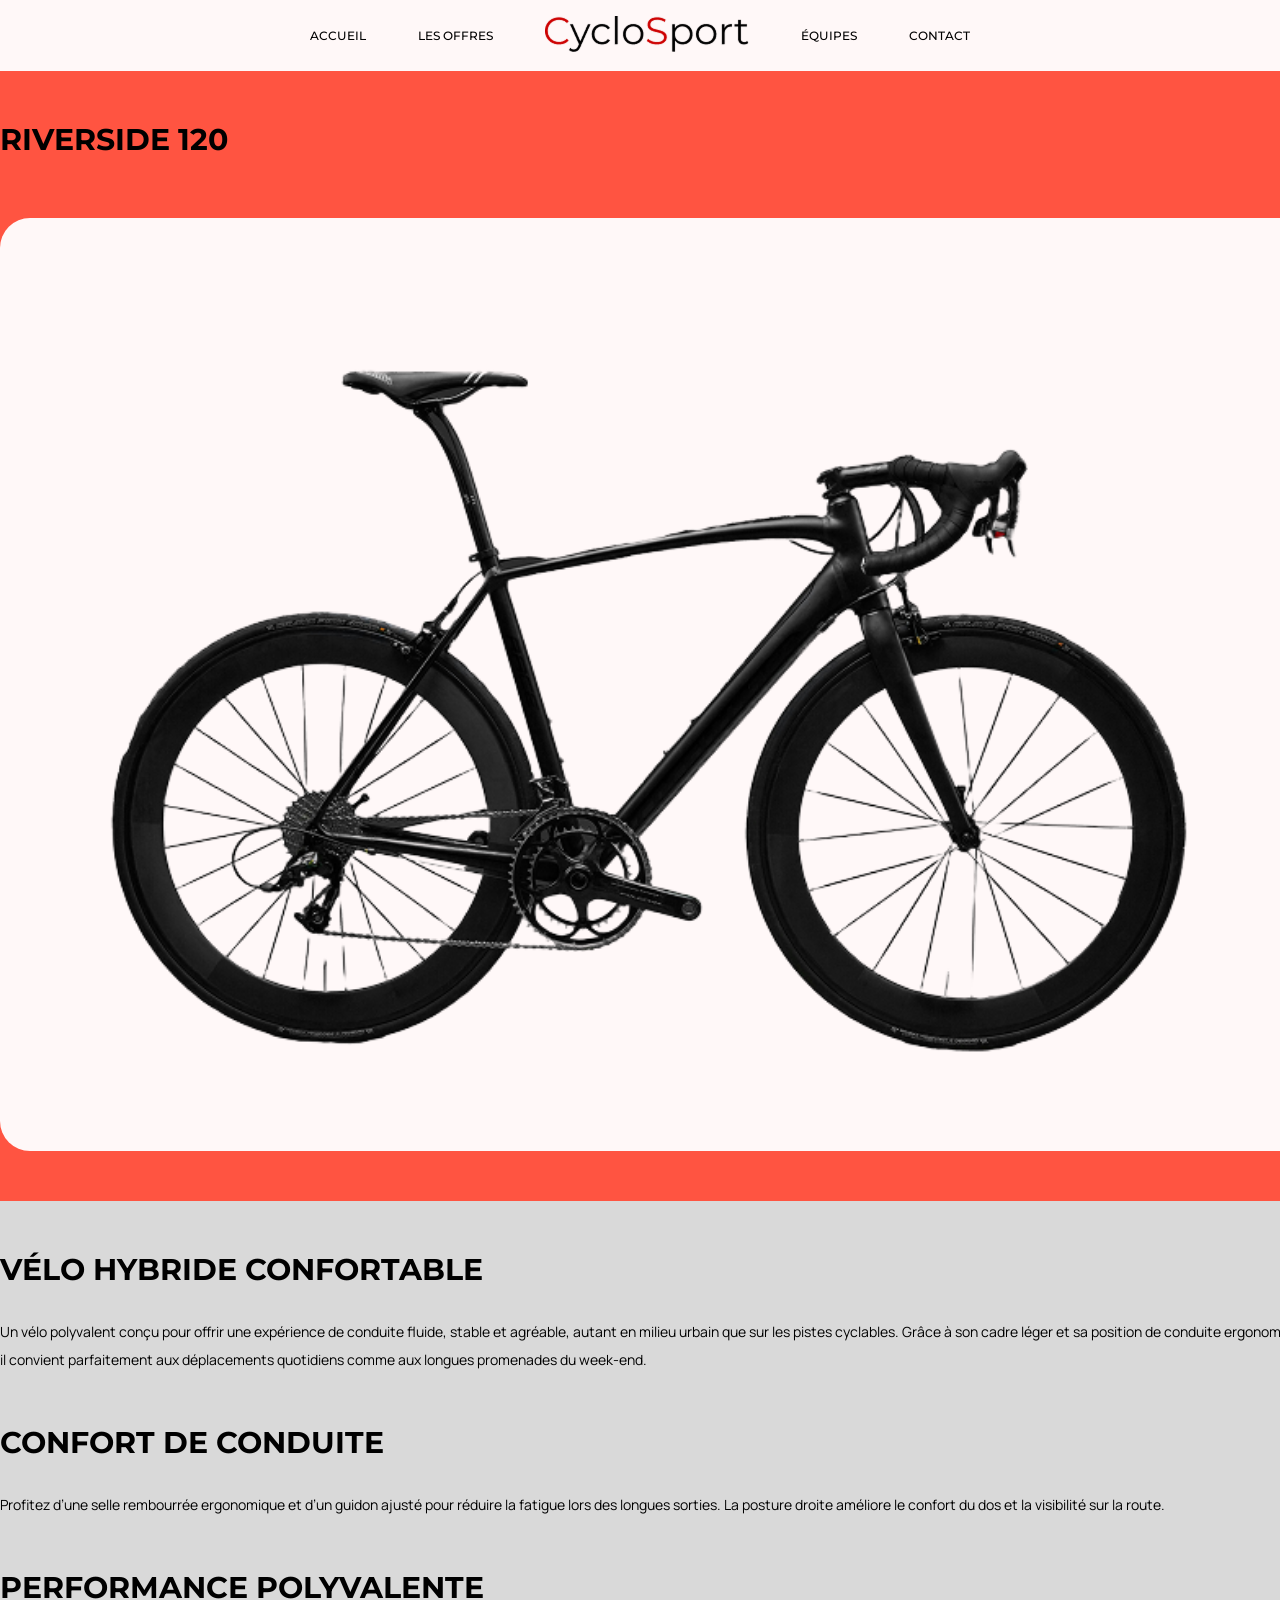
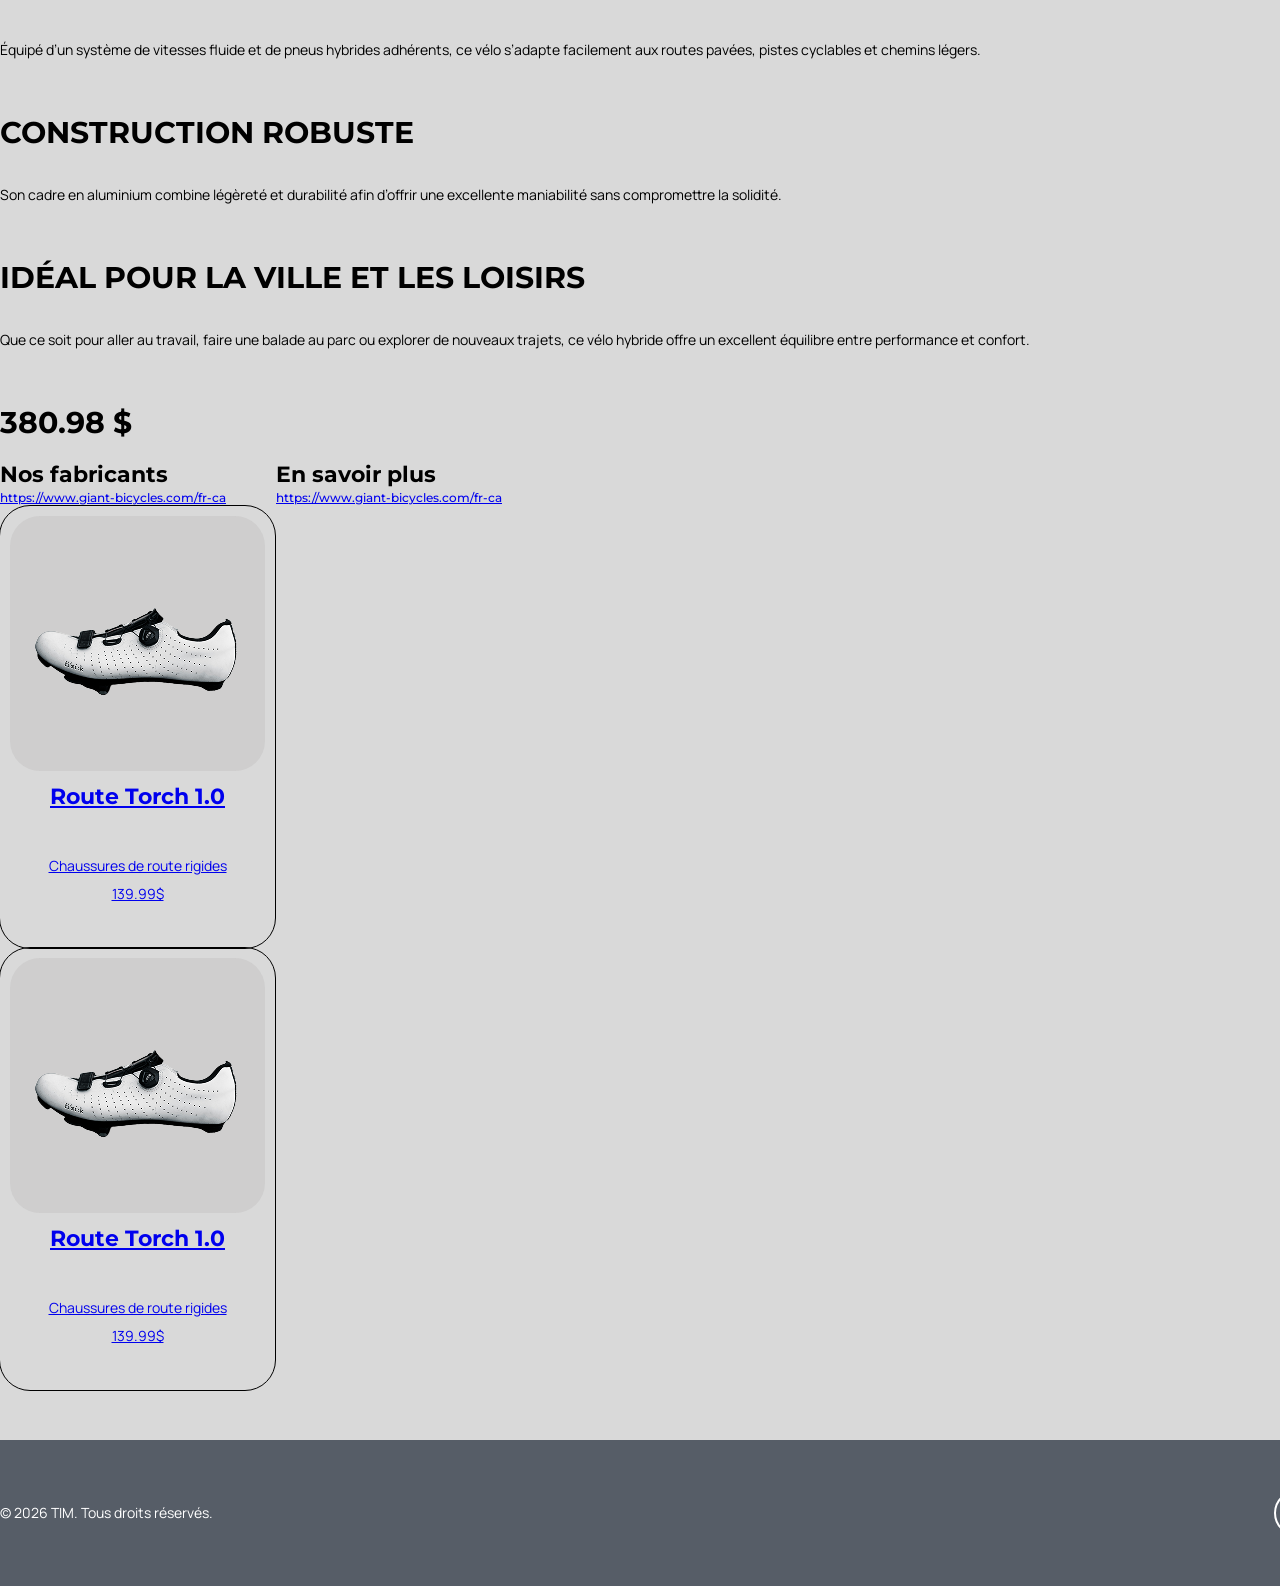
==== commit 5e9417a8: "update" ====
--- a/fiche-article.html
+++ b/fiche-article.html
@@ -80,7 +80,23 @@
                         <a href="https://www.giant-bicycles.com/fr-ca" target="_blank">https://www.giant-bicycles.com/fr-ca</a>
                     </div>
                 </div>
-            </div> 
+            </div>
+            <div class="plus">
+                <a href="/fiche-article.html">
+                    <div class="cart sens">
+                        <img src="images/RouteTorch1.0.png" alt="image du soulier RouteTorch1.0">
+                        <h3>Route Torch 1.0</h3>
+                        <p>Chaussures de route rigides<br>139.99$</p>
+                    </div>
+                </a>
+                <a href="/fiche-article.html">
+                    <div class="cart sens">
+                        <img src="images/RouteTorch1.0.png" alt="image du soulier RouteTorch1.0">
+                        <h3>Route Torch 1.0</h3>
+                        <p>Chaussures de route rigides<br>139.99$</p>
+                    </div>
+                </a>
+            </div>
         </div>
     </section>
     
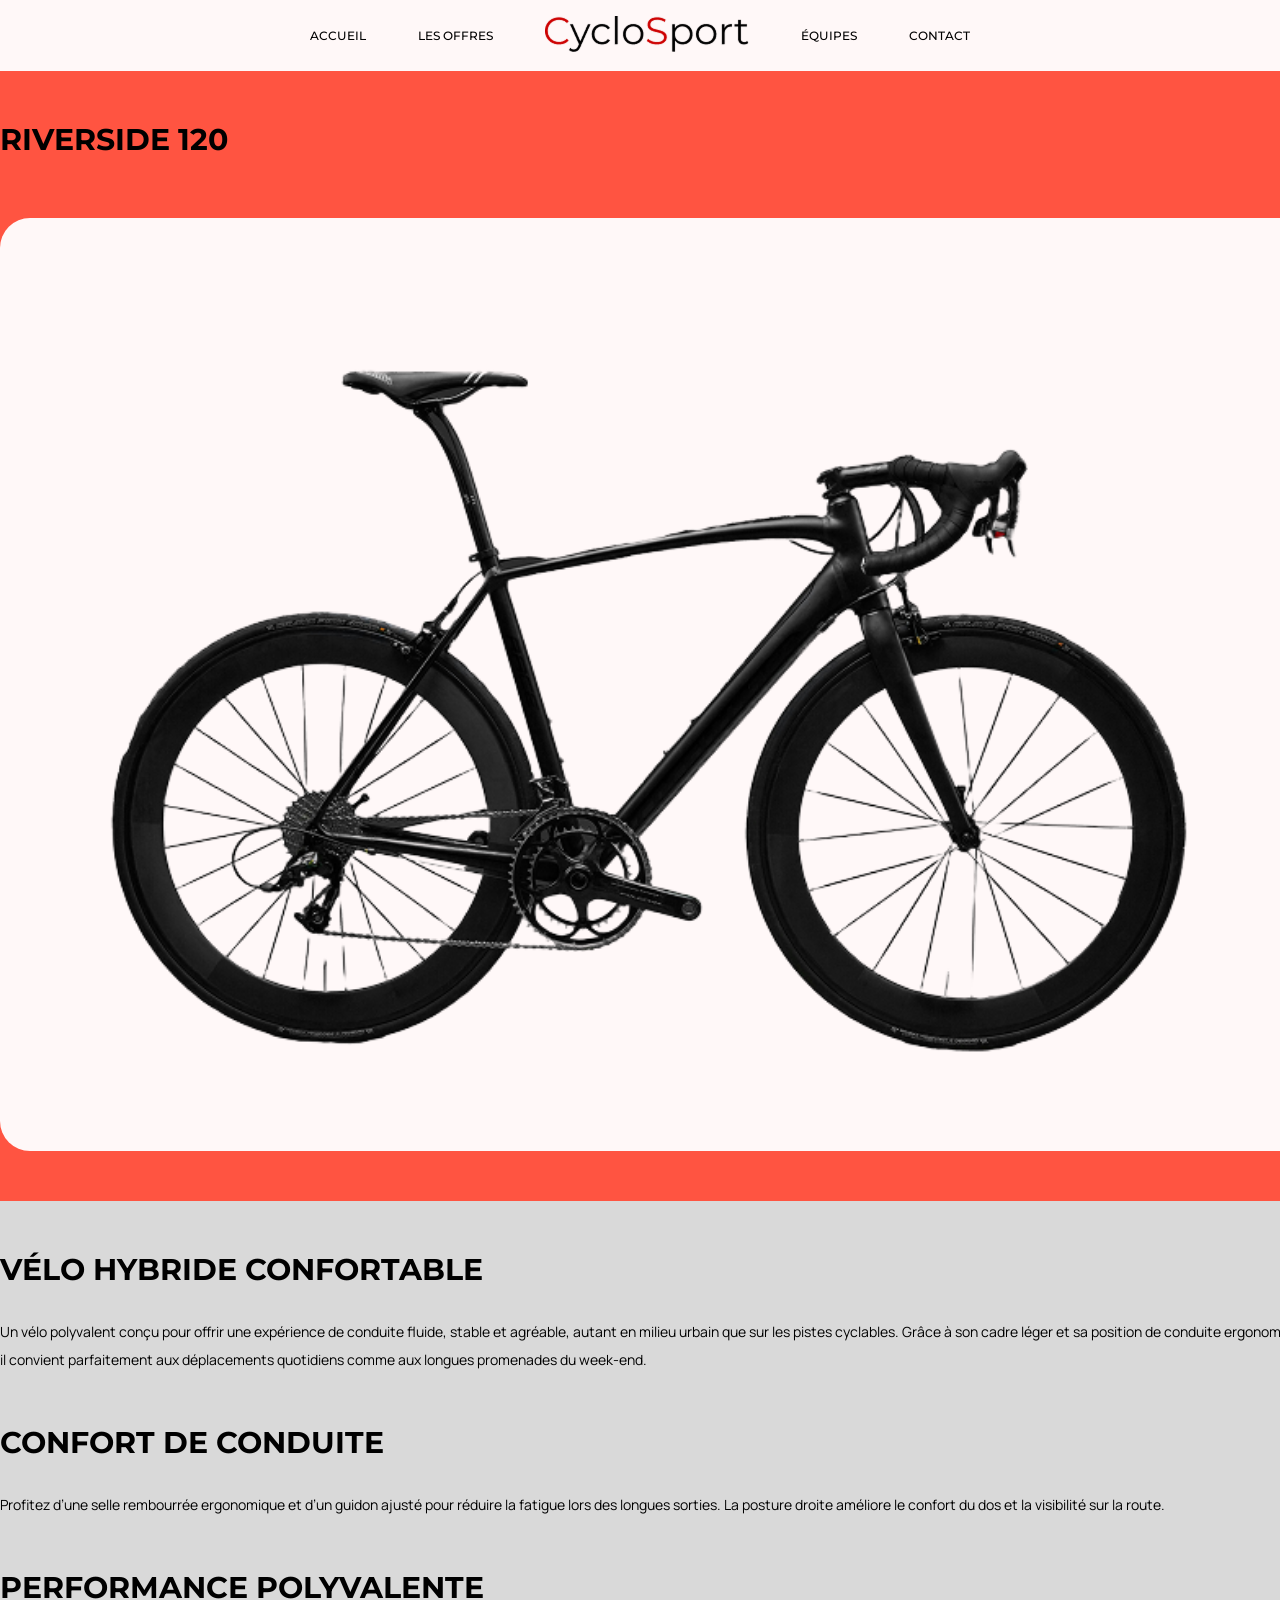
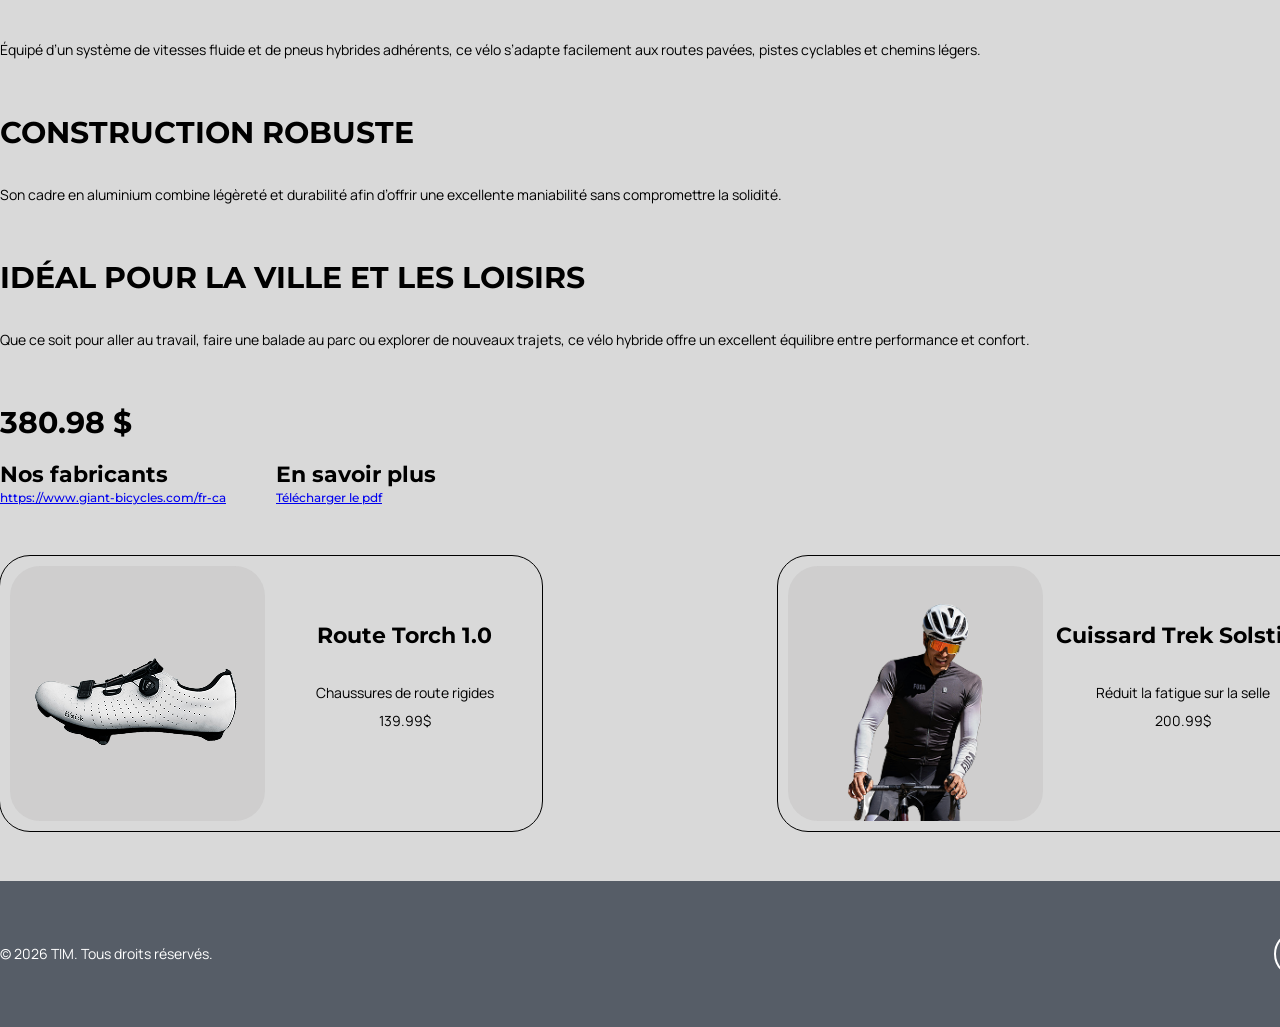
==== commit b38b5700: "manque simplement la modal" ====
--- a/fiche-article.html
+++ b/fiche-article.html
@@ -22,11 +22,11 @@
     <header id="top">
         <nav>
             <ul>
-                <li><a href="/index.html">ACCUEIL</a></li>
-                <li><a href="/liste-articles.html">LES OFFRES</a></li>
-                <a href="/index.html"><img src="images/CycloSportversionImg.png" alt="Logo CycloSport"></a>
-                <li><a href="/index.html#equipe">ÉQUIPES</a></li>
-                <li><a href="/index.html#contact">CONTACT</a></li>
+                <li><a href="index.html">ACCUEIL</a></li>
+                <li><a href="liste-articles.html">LES OFFRES</a></li>
+                <a href="index.html"><img src="images/CycloSportversionImg.png" alt="Logo CycloSport"></a>
+                <li><a href="index.html#equipe">ÉQUIPES</a></li>
+                <li><a href="index.html#contact">CONTACT</a></li>
             </ul>
         </nav>
     </header>
@@ -77,23 +77,27 @@
                     </div>
                     <div class="extra">
                         <h3>En savoir plus</h3>
-                        <a href="https://www.giant-bicycles.com/fr-ca" target="_blank">https://www.giant-bicycles.com/fr-ca</a>
+                        <a href="pdf/FICHE TECHNIQUE PRODUIT.pdf" download="FichetechniqueReverside.pdf">Télécharger le pdf</a>
                     </div>
                 </div>
             </div>
             <div class="plus">
-                <a href="/fiche-article.html">
-                    <div class="cart sens">
+                <a href="liste-articles.html">
+                    <div class="sens cart">
                         <img src="images/RouteTorch1.0.png" alt="image du soulier RouteTorch1.0">
-                        <h3>Route Torch 1.0</h3>
-                        <p>Chaussures de route rigides<br>139.99$</p>
+                        <div class="ensemble">
+                            <h3>Route Torch 1.0</h3>
+                            <p>Chaussures de route rigides<br>139.99$</p>
+                        </div>
                     </div>
                 </a>
-                <a href="/fiche-article.html">
-                    <div class="cart sens">
-                        <img src="images/RouteTorch1.0.png" alt="image du soulier RouteTorch1.0">
-                        <h3>Route Torch 1.0</h3>
-                        <p>Chaussures de route rigides<br>139.99$</p>
+                <a href="liste-articles.html">
+                    <div class="sens cart">
+                        <img src="images/CuissardTrekSolstice.png" alt="image du Cuissard Trek Solstice">
+                        <div class="ensemble">
+                            <h3>Cuissard Trek Solstice</h3>
+                            <p> Réduit la fatigue sur la selle<br>200.99$</p>
+                        </div>
                     </div>
                 </a>
             </div>
--- a/css/styles.css
+++ b/css/styles.css
@@ -401,10 +401,35 @@
     text-align: start;
 }
 
+
 .details .renseignements .precision p{
     max-width: unset;
 }
 
+.externe{
+    display: flex;
+    align-content: space-between;
+    gap: 50px;
+}
+
+.sens{
+    display: grid;
+    grid-template-columns: 1fr 1fr;
+    color: #000;
+    
+}
+
+
+.plus{
+    display: flex;
+    justify-content: space-between;
+    padding-top: 50px;
+    
+}
+
+.plus a{
+    text-decoration: none;
+}
 
 /* modal conteneur*/
 .personne{
@@ -415,11 +440,6 @@
     border-radius: 30px;
 }
 
-.externe{
-    display: flex;
-    align-content: space-between;
-    gap: 50px;
-}
 /*------------------------------------------------------------------------------
     Components
 ------------------------------------------------------------------------------*/
